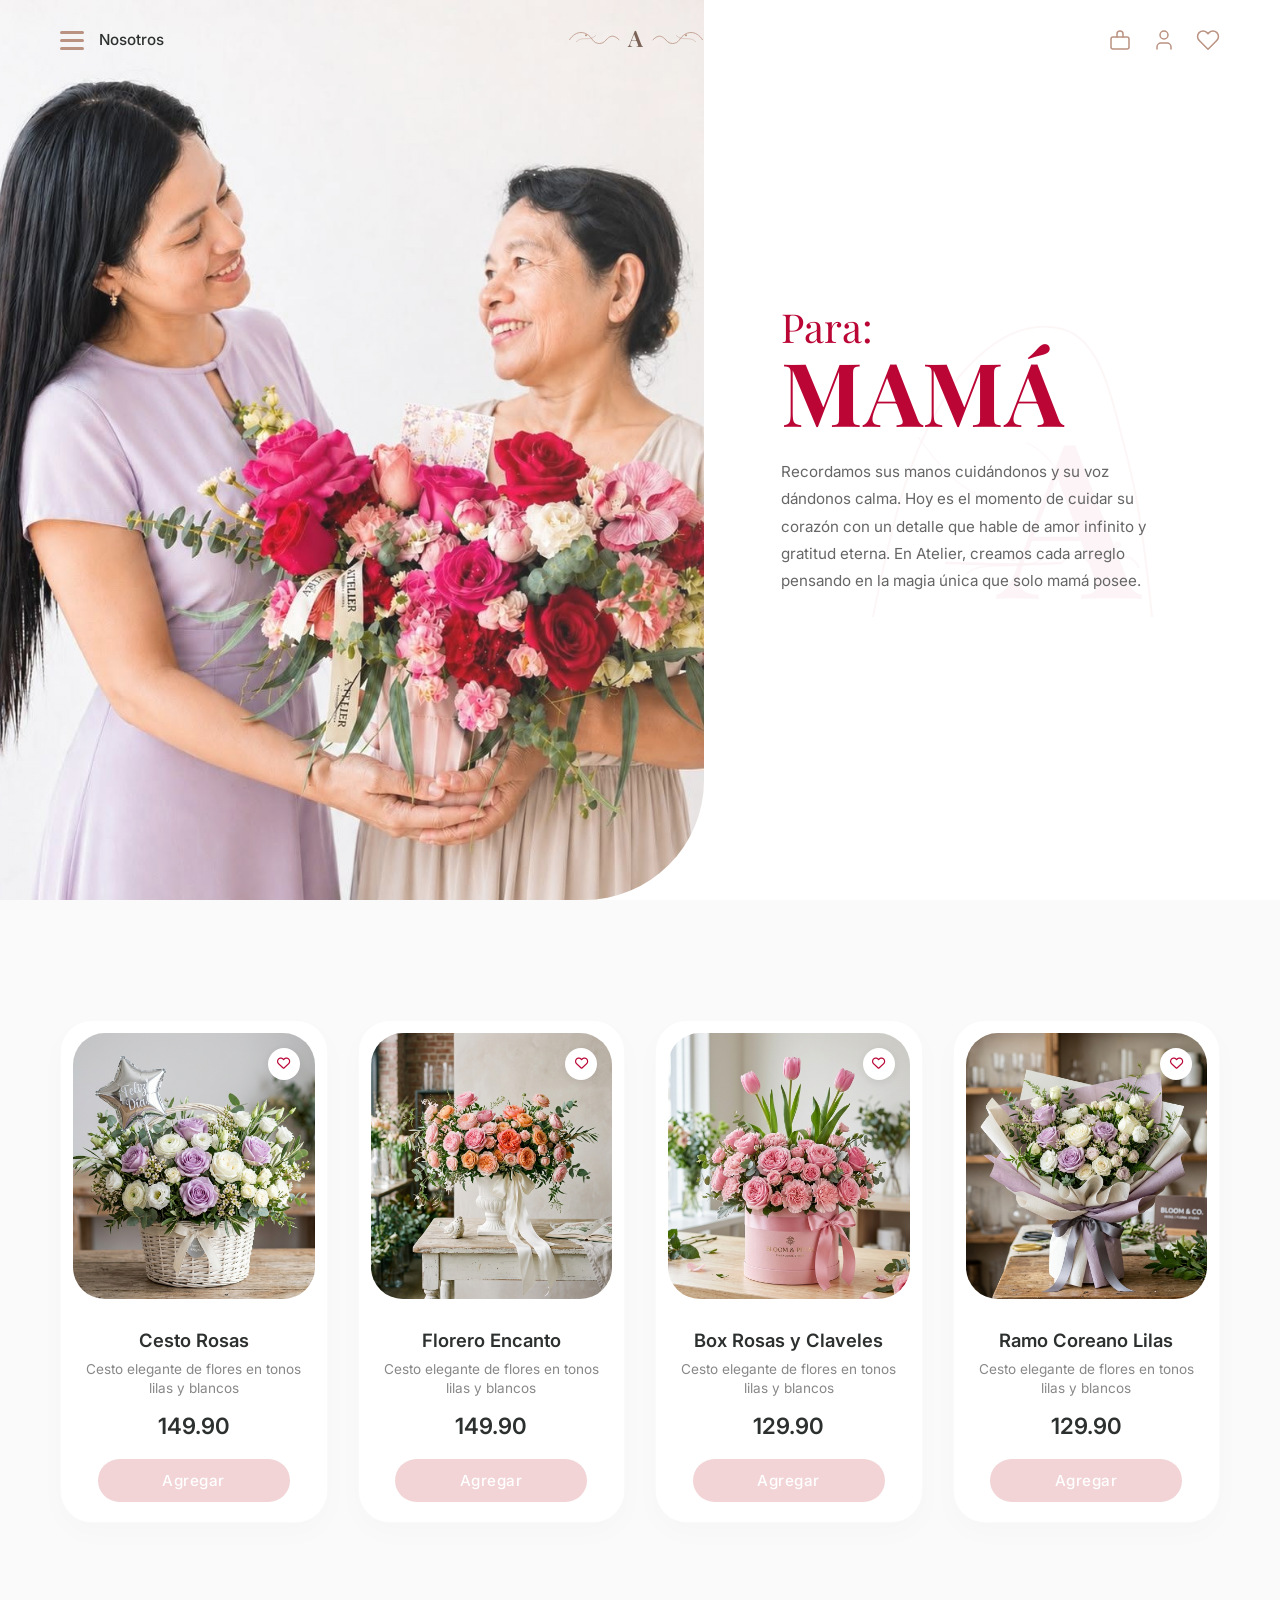
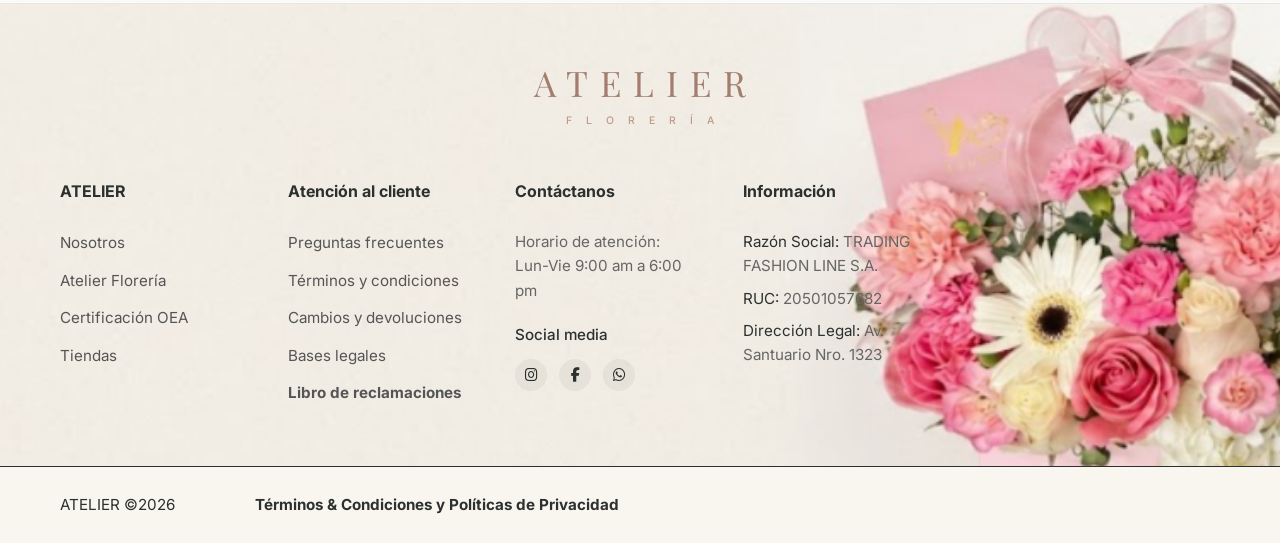
==== pages/dia_de_la_madre.html @ 38757c7b "Cambios : Se agrego boton de favoritos , visualizar productos catalogo" ====
<!DOCTYPE html>
<html lang="es">

<head>
    <meta charset="UTF-8">
    <meta name="viewport" content="width=device-width, initial-scale=1.0">
    <meta name="description"
        content="Atelier - Especial de Flores para el Día de la Madre. Los detalles más hermosos para celebrar a Mamá con amor infinito.">
    <title>Atelier | Día de la Madre</title>
    <!-- Google Fonts: Playfair Display for headings, Inter for body -->
    <link rel="preconnect" href="https://fonts.googleapis.com">
    <link rel="preconnect" href="https://fonts.gstatic.com" crossorigin>
    <link
        href="https://fonts.googleapis.com/css2?family=Inter:wght@300;400;500;600&family=Playfair+Display:ital,wght@0,400;0,600;0,700;1,400&display=swap"
        rel="stylesheet">
    <link rel="stylesheet" href="https://cdnjs.cloudflare.com/ajax/libs/font-awesome/6.5.0/css/all.min.css">
    <!-- Shared and Custom styles -->
    <link rel="stylesheet" href="../CSS/index.css">
    <link rel="stylesheet" href="../CSS/dia_de_la_madre.css">
</head>

<body>

    <!-- Header & Navigation -->
    <header class="navbar" id="navbar">
        <div class="container nav-container">
            <div class="nav-left">
                <div class="hamburger">
                    <span class="bar"></span>
                    <span class="bar"></span>
                    <span class="bar"></span>
                </div>
                <a href="../index.html#nosotros" class="nav-text-link">Nosotros</a>
            </div>

            <div class="nav-center">
                <a href="../index.html" class="logo-brand">
                    <svg viewBox="0 0 240 70" class="brand-logo-svg" style="height: 48px; width: 160px;">
                        <!-- Left flourish ornament -->
                        <path d="M20,35 C30,20 45,20 55,35 C60,42 70,42 75,35 C80,30 85,25 95,35" fill="none"
                            stroke="#BA9281" stroke-width="1.2" />
                        <path d="M30,38 C40,28 50,38 60,28" fill="none" stroke="#BA9281" stroke-width="0.8"
                            opacity="0.7" />
                        <circle cx="45" cy="28" r="1.5" fill="#BA9281" />

                        <!-- Central A -->
                        <text x="120" y="46" font-family="'Playfair Display', serif" font-weight="600" font-size="34"
                            fill="#7A6256" text-anchor="middle">A</text>

                        <!-- Right flourish ornament -->
                        <path d="M145,35 C155,25 160,30 165,35 C170,42 180,42 185,35 C195,20 210,20 220,35" fill="none"
                            stroke="#BA9281" stroke-width="1.2" />
                        <path d="M180,28 C190,38 200,28 210,38" fill="none" stroke="#BA9281" stroke-width="0.8"
                            opacity="0.7" />
                        <circle cx="195" cy="28" r="1.5" fill="#BA9281" />
                    </svg>
                </a>
            </div>

            <div class="nav-right">
                <a href="../index.html#cart" class="nav-icon" id="cart-icon">
                    <svg viewBox="0 0 24 24">
                        <path d="M5 9h14a2 2 0 0 1 2 2v8a2 2 0 0 1-2 2H5a2 2 0 0 1-2-2v-8a2 2 0 0 1 2-2z" />
                        <path d="M9 9V6a3 3 0 0 1 6 0v3" />
                    </svg>
                </a>
                <a href="#" class="nav-icon" id="user-icon">
                    <svg viewBox="0 0 24 24">
                        <circle cx="12" cy="7" r="4" />
                        <path d="M19 21v-2a4 4 0 0 0-4-4H9a4 4 0 0 0-4 4v2" />
                    </svg>
                </a>
                <a href="../index.html#wishlist" class="nav-icon" id="heart-icon">
                    <svg viewBox="0 0 24 24">
                        <path
                            d="M20.84 4.61a5.5 5.5 0 0 0-7.78 0L12 5.67l-1.06-1.06a5.5 5.5 0 0 0-7.78 7.78l1.06 1.06L12 21.23l7.78-7.78 1.06-1.06a5.5 5.5 0 0 0 0-7.78z" />
                    </svg>
                </a>
            </div>

            <!-- Mobile Menu Dropdown -->
            <div class="mobile-menu-dropdown" id="mobileMenuDropdown">
                <div class="mobile-menu-section">
                    <h3>Fechas especiales</h3>
                    <ul>
                        <li><a href="dia_de_la_madre.html">Día de la madre</a></li>
                        <li><a href="dia_del_padre.html">Día del padre</a></li>
                        <li><a href="dia_del_maestro.html">Día del maestro</a></li>
                        <li><a href="#">Día del niño</a></li>
                        <li><a href="#">Ramos de novia</a></li>
                    </ul>
                </div>
                <div class="mobile-menu-section">
                    <h3>Ocasiones</h3>
                    <ul>
                        <li><a href="#">Cumpleaños</a></li>
                        <li><a href="#">Graduaciones</a></li>
                        <li><a href="#">Románticos</a></li>
                        <li><a href="#">Nacimiento</a></li>
                        <li><a href="#">Agradecimiento</a></li>
                        <li><a href="#">Condolencias</a></li>
                    </ul>
                </div>
            </div>
        </div>
    </header>

    <!-- Hero Section Split Layout -->
    <section class="hero-mom animate-fade-up" id="inicio">
        <!-- Left Side: mother and daughter photo -->
        <div class="hero-mom-left">
            <img src="../assets/images/fondo_diaDeLaMadre.jpg" class="hero-mom-img" alt="Madre e hija Atelier Florería">
        </div>

        <!-- Right Side: Text elements with large watermark A background -->
        <div class="hero-mom-right">
            <div class="hero-mom-watermark">
                <svg viewBox="0 0 240 240">
                    <path
                        d="M30,175 C45,100 55,75 75,45 C95,20 115,10 135,15 C155,20 162,50 167,70 C172,90 178,105 185,175"
                        fill="none" stroke="var(--watermark-color)" stroke-width="1.2" opacity="0.65" />
                    <path d="M55,75 C70,95 85,115 115,110 C145,105 130,85 115,78" fill="none"
                        stroke="var(--watermark-color)" stroke-width="0.8" opacity="0.5" />
                    <circle cx="115" cy="110" r="2.5" fill="var(--watermark-color)" opacity="0.6" />

                    <!-- Flourishes -->
                    <path d="M70,145 C85,145 100,147 135,145" fill="none" stroke="var(--watermark-color)"
                        stroke-width="1.5" opacity="0.8" />
                    <path d="M82,151 C92,142 115,151 125,142" fill="none" stroke="var(--watermark-color)"
                        stroke-width="1.0" opacity="0.6" />
                    <circle cx="108" cy="142" r="2" fill="var(--watermark-color)" opacity="0.6" />

                    <!-- Central serif font letter A -->
                    <text x="100" y="165" font-family="'Playfair Display', serif" font-weight="600" font-size="120"
                        fill="var(--watermark-color)" opacity="0.8">A</text>

                    <path d="M135,145 C142,135 145,138 150,145 M155,135 C162,148 172,135 178,148" fill="none"
                        stroke="var(--watermark-color)" stroke-width="1.0" opacity="0.6" />
                    <circle cx="166" cy="135" r="2" fill="var(--watermark-color)" opacity="0.5" />
                </svg>
            </div>

            <div class="hero-mom-content">
                <h2 class="hero-mom-subtitle">Para:</h2>
                <h1 class="hero-mom-title">MAMÁ</h1>
                <p class="hero-mom-desc">
                    Recordamos sus manos cuidándonos y su voz dándonos calma. Hoy es el momento de cuidar su corazón con
                    un detalle que hable de amor infinito y gratitud eterna. En Atelier, creamos cada arreglo pensando
                    en la magia única que solo mamá posee.
                </p>
            </div>
        </div>
    </section>

    <!-- Product Catalog Section -->
    <section class="collection section" id="coleccion">
        <div class="container">
            <!-- Logout Session Confirmation Overlay -->
            <div class="opcion_sesion">
                <p>¿Desea Salir de la Sesión?</p>
                <div class="opc_btn">
                    <button class="opc_ses btn_cerSi">Cancelar</button>
                    <button class="opc_ses btn_cerNo" onclick="window.location.href='../index.html'">Cerrar
                        Sesión</button>
                </div>
            </div>

            <!-- Register Overlay Modal Form -->
            <div class="form-overlay-container">
                <form id="Regis_for" action="../php/registro.php" method="post" class="Inicio">
                    <div class="form-header">
                        <h3>Registrarse</h3>
                        <span class="close-form-btn">&times;</span>
                    </div>
                    <div class="input-group">
                        <label for="name">Nombre</label>
                        <input type="text" id="name" required placeholder="Tu nombre completo" name="nombre">
                    </div>
                    <div class="input-group">
                        <label for="email">Correo Electrónico</label>
                        <input type="email" id="email" required placeholder="ejemplo@email.com" name="correo">
                    </div>
                    <div class="input-group">
                        <label for="telefono">Teléfono</label>
                        <input type="tel" id="telefono" required name="telefono">
                    </div>
                    <div class="input-group">
                        <label for="contra">Contraseña</label>
                        <input type="password" id="contra" required name="contra">
                    </div>
                    <button type="submit" class="btn btn-primary" style="width: 100%;">Registrarse</button>
                    <p>¿Ya tienes cuenta? <a id="regist" href="#">Iniciar Sesión</a></p>
                </form>
            </div>

            <!-- Login Overlay Modal Form -->
            <div class="form-overlay-container">
                <form id="Inicio_for" action="../php/login.php" method="post" class="Inicio-F">
                    <div class="form-header">
                        <h3>Iniciar Sesión</h3>
                        <span class="close-form-btn">&times;</span>
                    </div>
                    <div class="input-group">
                        <label for="login-email">Correo Electrónico</label>
                        <input type="email" id="login-email" required placeholder="ejemplo@email.com" name="correo">
                    </div>
                    <div class="input-group">
                        <label for="login-password">Contraseña</label>
                        <input type="password" id="login-password" required name="contra">
                    </div>
                    <p>¿No tienes cuenta? <a class="btn-inicio" id="regist" href="#">Registrarse</a></p>
                    <button type="submit" class="btn btn-primary" style="width: 100%;">Iniciar Sesión</button>
                </form>
            </div>

            <!-- Grid Layout of Mother's Day Flowers -->
            <div class="grid collection-grid">
                <!-- Product 1 -->
                <div class="product-card fade-in">
                    <div class="product-img-wrapper">
                        <button class="wishlist-btn"><i class="fa-regular fa-heart"></i></button>
                        <img src="../assets/images/cesto_lilas.png" alt="Cesto Rosas" class="product-img">
                        <div class="product-overlay">
                            <span class="ver-detalles-text">Ver detalles</span>
                        </div>
                    </div>
                    <div class="product-info">
                        <h3>Cesto Rosas</h3>
                        <p class="desc">Cesto elegante de flores en tonos lilas y blancos</p>
                        <p class="price">149.90</p>
                        <button class="btnComprar btn btn-agregar">Agregar</button>
                    </div>
                </div>

                <!-- Product 2 -->
                <div class="product-card fade-in delay-1">
                    <div class="product-img-wrapper">
                        <button class="wishlist-btn"><i class="fa-regular fa-heart"></i></button>
                        <img src="../assets/images/florero_encanto.png" alt="Florero Encanto" class="product-img">
                        <div class="product-overlay">
                            <span class="ver-detalles-text">Ver detalles</span>
                        </div>
                    </div>
                    <div class="product-info">
                        <h3>Florero Encanto</h3>
                        <p class="desc">Cesto elegante de flores en tonos lilas y blancos</p>
                        <p class="price">149.90</p>
                        <button class="btnComprar btn btn-agregar">Agregar</button>
                    </div>
                </div>

                <!-- Product 3 -->
                <div class="product-card fade-in delay-2">
                    <div class="product-img-wrapper">
                        <button class="wishlist-btn"><i class="fa-regular fa-heart"></i></button>
                        <img src="../assets/images/box_rosas_claveles.png" alt="Box Rosas y Claveles"
                            class="product-img">
                        <div class="product-overlay">
                            <span class="ver-detalles-text">Ver detalles</span>
                        </div>
                    </div>
                    <div class="product-info">
                        <h3>Box Rosas y Claveles</h3>
                        <p class="desc">Cesto elegante de flores en tonos lilas y blancos</p>
                        <p class="price">129.90</p>
                        <button class="btnComprar btn btn-agregar">Agregar</button>
                    </div>
                </div>

                <!-- Product 4 -->
                <div class="product-card fade-in delay-3">
                    <div class="product-img-wrapper">
                        <button class="wishlist-btn"><i class="fa-regular fa-heart"></i></button>
                        <img src="../assets/images/ramo_coreano_lilas.png" alt="Ramo Coreano Lilas" class="product-img">
                        <div class="product-overlay">
                            <span class="ver-detalles-text">Ver detalles</span>
                        </div>
                    </div>
                    <div class="product-info">
                        <h3>Ramo Coreano Lilas</h3>
                        <p class="desc">Cesto elegante de flores en tonos lilas y blancos</p>
                        <p class="price">129.90</p>
                        <button class="btnComprar btn btn-agregar">Agregar</button>
                    </div>
                </div>
            </div>
        </div>
    </section>

    <!-- Footer section with themed Mother's Day details -->
    <footer class="footer footer-mom">
        <div class="container">
            <!-- Brand Logo centered at top -->
            <div class="footer-brand">
                <div class="footer-logo-brand">
                    <span class="logo-title">ATELIER</span>
                    <span class="logo-subtitle">FLORERÍA</span>
                </div>
            </div>

            <!-- Links grid columns -->
            <div class="footer-grid">
                <!-- Column 1 -->
                <div class="footer-col">
                    <h3>ATELIER</h3>
                    <ul>
                        <li><a href="../index.html#nosotros">Nosotros</a></li>
                        <li><a href="../index.html#inicio">Atelier Florería</a></li>
                        <li><a href="#">Certificación OEA</a></li>
                        <li><a href="#">Tiendas</a></li>
                    </ul>
                </div>

                <!-- Column 2 -->
                <div class="footer-col">
                    <h3>Atención al cliente</h3>
                    <ul>
                        <li><a href="#">Preguntas frecuentes</a></li>
                        <li><a href="#">Términos y condiciones</a></li>
                        <li><a href="#">Cambios y devoluciones</a></li>
                        <li><a href="#">Bases legales</a></li>
                        <li><a href="#" style="font-weight: 700;">Libro de reclamaciones</a></li>
                    </ul>
                </div>

                <!-- Column 3 -->
                <div class="footer-col">
                    <h3>Contáctanos</h3>
                    <p style="color: #666; font-size: 0.95rem; line-height: 1.6; margin-bottom: 20px;">
                        Horario de atención:<br>
                        <span style="color: #666; font-weight: 400;">Lun-Vie 9:00 am a 6:00 pm</span>
                    </p>
                    <p style="font-weight: 500; margin-bottom: 8px; color: #2C302E; font-size: 0.95rem;">Social media
                    </p>
                    <div class="social-links">
                        <a href="#"><i class="fa-brands fa-instagram"></i></a>
                        <a href="#"><i class="fa-brands fa-facebook-f"></i></a>
                        <a href="#"><i class="fa-brands fa-whatsapp"></i></a>
                    </div>
                </div>

                <!-- Column 4 -->
                <div class="footer-col">
                    <h3>Información</h3>
                    <p style="color: #2C302E; font-size: 0.95rem; margin-bottom: 8px; line-height: 1.6;">
                        Razón Social: <span style="color: #666;">TRADING FASHION LINE S.A.</span>
                    </p>
                    <p style="color: #2C302E; font-size: 0.95rem; margin-bottom: 8px; line-height: 1.6;">
                        RUC: <span style="color: #666;">20501057682</span>
                    </p>
                    <p style="color: #2C302E; font-size: 0.95rem; margin-bottom: 8px; line-height: 1.6;">
                        Dirección Legal: <span style="color: #666;">Av. Santuario Nro. 1323</span>
                    </p>
                </div>
            </div>
        </div>

        <!-- Copyright legal bar -->
        <div class="footer-bottom">
            <div class="container footer-bottom-container">
                <span class="footer-copy">ATELIER &copy;2026</span>
                <div class="footer-bottom-links">
                    <a href="#">Términos & Condiciones y Políticas de Privacidad</a>
                </div>
            </div>
        </div>
    </footer>

    <!-- Interactive script bundles -->
    <script src="https://code.jquery.com/jquery-3.7.1.min.js"
        integrity="sha256-/JqT3SQfawRcv/BIHPThkBvs0OEvtFFmqPF/lYI/Cxo=" crossorigin="anonymous"></script>
    <script src="https://cdnjs.cloudflare.com/ajax/libs/jquery-validate/1.19.1/jquery.validate.min.js"></script>
    <script src="../Js/script.js"></script>
    <script type="text/javascript" src="../Js/funciones.js"></script>

</body>

</html>
---- CSS/index.css ----
:root {
    /* Color Palette */
    --primary: #8F9E8B;
    /* Sage Green */
    --primary-dark: #6f7a6b;
    --secondary: #F1E3DF;
    /* Blush Pink */
    --accent: #C99E8B;
    /* Rusty blush */
    --dark: #2C302E;
    /* Charcoal */
    --light: #FAFAFA;
    /* Ivory background */
    --white: #FFFFFF;

    /* Typography */
    --font-heading: 'Playfair Display', serif;
    --font-body: 'Inter', sans-serif;

    /* Spacing & Sizes */
    --nav-height: 80px;
    --border-radius: 8px;
    --transition: all 0.3s ease;
}

/* Base Styles */
* {
    margin: 0;
    padding: 0;
    box-sizing: border-box;
}

html {
    scroll-behavior: smooth;
}

body {
    font-family: var(--font-body);
    background-color: var(--light);
    color: var(--dark);
    line-height: 1.6;
    overflow-x: hidden;
}

h1,
h2,
h3,
h4,
.logo {
    font-family: var(--font-heading);
    font-weight: 600;
}

a {
    text-decoration: none;
    color: inherit;
}

ul {
    list-style: none;
}

img {
    max-width: 100%;
    height: auto;
    display: block;
}

/* Utility Classes */
.container {
    max-width: 1200px;
    margin: 0 auto;
    padding: 0 20px;
}

.section {
    padding: 80px 0;
}

.text-center {
    text-align: center;
}

.grid {
    display: grid;
    gap: 30px;
}

.btn {
    display: inline-block;
    padding: 12px 28px;
    font-size: 0.95rem;
    font-weight: 500;
    letter-spacing: 0.5px;
    border-radius: var(--border-radius);
    cursor: pointer;
    transition: var(--transition);
    border: none;
    text-transform: uppercase;
}

.btn-primary {
    background-color: var(--primary);
    color: var(--white);
}

.btn-primary:hover {
    background-color: var(--primary-dark);
    transform: translateY(-2px);
    box-shadow: 0 4px 12px rgba(143, 158, 139, 0.3);
}

.btn-outline {
    background-color: transparent;
    color: var(--white);
    border: 1px solid var(--white);
}

.btn-outline:hover {
    background-color: var(--white);
    color: var(--dark);
}

.w-100 {
    width: 100%;
}

/* Header & Navigation */
.navbar {
    position: fixed;
    top: 0;
    width: 100%;
    height: var(--nav-height);
    background: rgba(250, 250, 250, 0.85);
    backdrop-filter: blur(10px);
    -webkit-backdrop-filter: blur(10px);
    z-index: 1000;
    border-bottom: 1px solid rgba(44, 48, 46, 0.05);
    transition: var(--transition);
}

.navbar.scrolled {
    box-shadow: 0 4px 20px rgba(0, 0, 0, 0.05);
}

.nav-container {
    display: flex;
    justify-content: space-between;
    align-items: center;
    height: 100%;
    position: relative;
}

.logo {
    font-size: 1.8rem;
    color: var(--dark);
    letter-spacing: -0.5px;
}

.nav-links {
    display: flex;
    gap: 30px;
}

.nav-links li a {
    font-size: 0.95rem;
    font-weight: 500;
    position: relative;
    padding: 5px 0;
}

.nav-links li a::after {
    content: '';
    position: absolute;
    bottom: 0;
    left: 0;
    width: 0;
    height: 2px;
    background-color: var(--primary);
    transition: var(--transition);
}

.nav-links li a:hover::after {
    width: 100%;
}

.hamburger {
    display: flex;
    cursor: pointer;
    flex-direction: column;
    gap: 5px;
    align-items: center;
    justify-content: center;
    height: 24px;
    width: 24px;
    transition: var(--transition);
}

.bar {
    width: 24px;
    height: 3px;
    background-color: #BA9281;
    border-radius: 4px;
    transition: width 0.25s ease, height 0.25s ease, background-color 0.25s ease;
}

/* Active State (Clicked) */
.hamburger.active {
    flex-direction: row;
    gap: 4px;
    width: auto;
}

.hamburger.active .bar {
    width: 3px;
    height: 24px;
}

.hamburger.active + .nav-text-link {
    display: none;
}

.mobile-menu-dropdown {
    position: absolute;
    top: var(--nav-height);
    left: 20px;
    width: 280px;
    background-color: #F2D4D6;
    border-radius: 20px;
    padding: 25px;
    box-shadow: 0 15px 35px rgba(0, 0, 0, 0.08);
    display: none;
    flex-direction: column;
    gap: 25px;
    z-index: 1500;
    transform: translateY(-10px);
    opacity: 0;
    transition: transform 0.3s ease, opacity 0.3s ease;
}

.mobile-menu-dropdown.active {
    display: flex;
    transform: translateY(0);
    opacity: 1;
}

.mobile-menu-section h3 {
    font-family: var(--font-body);
    font-size: 1.15rem;
    font-weight: 600;
    color: #BA0535;
    margin-bottom: 12px;
    border-bottom: 1.5px solid rgba(255, 255, 255, 0.3);
    padding-bottom: 5px;
    text-transform: none;
}

.mobile-menu-section ul {
    display: flex;
    flex-direction: column;
    gap: 10px;
    padding: 0;
    margin: 0;
}

.mobile-menu-section ul li {
    list-style: none;
    margin: 0;
    padding: 0;
}

.mobile-menu-section ul li a {
    font-family: var(--font-body);
    font-size: 0.95rem;
    font-weight: 400;
    color: #FFFFFF;
    transition: var(--transition);
    display: block;
    text-decoration: none;
}

.mobile-menu-section ul li a:hover {
    color: #BA0535;
    padding-left: 5px;
}

/* Hero Section */
.hero {
    height: 100vh;
    min-height: 600px;
    display: flex;
    align-items: center;
    justify-content: center;
    text-align: center;
    position: relative;
    padding-top: var(--nav-height);
}

/* Use generated hero image as pseudo-element background for a gorgeous overlay effect */
.hero::before {
    content: '';
    position: absolute;
    top: 0;
    left: 0;
    width: 100%;
    height: 100%;
    background-image: url('assets/images/hero.png');
    background-size: cover;
    background-position: center;
    background-attachment: fixed;
    z-index: -2;
}

.hero::after {
    content: '';
    position: absolute;
    top: 0;
    left: 0;
    width: 100%;
    height: 100%;
    background: linear-gradient(to bottom, rgba(250, 250, 250, 0.6), rgba(250, 250, 250, 0.9));
    z-index: -1;
}

.hero-content {
    max-width: 800px;
    padding: 0 20px;
}

.hero-title {
    font-size: 4.5rem;
    line-height: 1.1;
    margin-bottom: 20px;
    color: var(--dark);
}

.hero-subtitle {
    font-size: 1.2rem;
    color: var(--dark);
    margin-bottom: 40px;
    font-weight: 300;
}

/* Collection Section */
.section-header {
    margin-bottom: 50px;
}

.section-header h2 {
    font-size: 2.5rem;
    margin-bottom: 10px;
}

.collection-grid {
    grid-template-columns: repeat(auto-fit, minmax(300px, 1fr));
}

.product-card {
    background: var(--white);
    border-radius: var(--border-radius);
    overflow: hidden;
    box-shadow: 0 10px 30px rgba(0, 0, 0, 0.03);
    transition: var(--transition);
    border: 1px solid rgba(0, 0, 0, 0.03);
}

.product-card:hover {
    transform: translateY(-10px);
    box-shadow: 0 20px 40px rgba(0, 0, 0, 0.08);
}

.product-img-wrapper {
    position: relative;
    overflow: hidden;
    aspect-ratio: 4/5;
}

.product-img {
    width: 100%;
    height: 100%;
    object-fit: cover;
    transition: transform 0.7s ease;
}

.product-card:hover .product-img {
    transform: scale(1.05);
}

.product-overlay {
    position: absolute;
    top: 0;
    left: 0;
    width: 100%;
    height: 100%;
    background: rgba(44, 48, 46, 0.4);
    display: flex;
    align-items: center;
    justify-content: center;
    opacity: 0;
    transition: var(--transition);
}

.product-card:hover .product-overlay {
    opacity: 1;
}

.product-info {
    padding: 25px 20px;
    text-align: center;
}

.product-info h3 {
    font-size: 1.2rem;
    margin-bottom: 5px;
}

.price {
    color: var(--accent);
    font-weight: 500;
}

/* About Section */
.about {
    background-color: var(--secondary);
}

.about-grid {
    grid-template-columns: 1fr 1fr;
    align-items: center;
    gap: 60px;
}

.about-text h2 {
    font-size: 2.5rem;
    margin-bottom: 20px;
}

.about-text p {
    margin-bottom: 15px;
    font-size: 1.05rem;
    color: rgba(44, 48, 46, 0.8);
}

.image-frame {
    position: relative;
    padding-bottom: 20px;
    padding-right: 20px;
}

.image-frame::after {
    content: '';
    position: absolute;
    bottom: 0;
    right: 0;
    width: 90%;
    height: 90%;
    border: 2px solid var(--primary);
    z-index: 1;
    border-radius: var(--border-radius);
}

.image-frame img {
    position: relative;
    z-index: 2;
    border-radius: var(--border-radius);
    box-shadow: 0 15px 30px rgba(0, 0, 0, 0.1);
}

/* Contact Section & Form */
.border-top {
    border-top: 1px solid rgba(44, 48, 46, 0.1);
    padding-top: 60px;
}

.contact-form {
    background: var(--white);
    padding: 40px;
    border-radius: var(--border-radius);
    box-shadow: 0 10px 40px rgba(0, 0, 0, 0.03);
    text-align: left;
}

.input-group {
    margin-bottom: 20px;
}

.input-group label {
    display: block;
    margin-bottom: 8px;
    font-size: 0.9rem;
    font-weight: 500;
}

.input-group input,
.input-group textarea {
    width: 100%;
    padding: 12px 15px;
    border: 1px solid rgba(44, 48, 46, 0.2);
    border-radius: var(--border-radius);
    font-family: var(--font-body);
    font-size: 1rem;
    background-color: var(--light);
    transition: var(--transition);
}

.input-group input:focus,
.input-group textarea:focus {
    outline: none;
    border-color: var(--primary);
    background-color: var(--white);
}

/* Footer */
.footer {
    background-color: #F9F6F0;
    background-image: url('../assets/images/footer_bg.png');
    background-size: cover;
    background-position: right bottom;
    background-repeat: no-repeat;
    color: #2C302E;
    padding: 60px 0 0 0;
    position: relative;
    overflow: hidden;
    border-top: 1px solid rgba(44, 48, 46, 0.08);
}

.footer-mom {
    background-image: url('../assets/images/fondo_diaDeLaMadre.jpg');
}

.footer-brand {
    margin-bottom: 50px;
    display: flex;
    justify-content: center;
}

.footer-logo-brand {
    display: flex;
    flex-direction: column;
    align-items: center;
    text-align: center;
}

.footer-logo-brand .logo-title {
    font-family: var(--font-heading);
    font-size: 2.2rem;
    font-weight: 400;
    letter-spacing: 12px;
    color: #A37E6F;
    line-height: 1.1;
    margin-left: 12px;
}

.footer-logo-brand .logo-subtitle {
    font-family: var(--font-body);
    font-size: 0.65rem;
    font-weight: 500;
    letter-spacing: 14px;
    color: #C19A8A;
    margin-top: 10px;
    margin-left: 14px;
    text-transform: uppercase;
}

.footer-grid {
    display: grid;
    grid-template-columns: repeat(4, 1fr);
    gap: 40px;
    padding-bottom: 60px;
    padding-right: 25%;
}

.footer-col h3 {
    font-family: var(--font-body);
    font-size: 1rem;
    font-weight: 700;
    color: #2C302E;
    margin-bottom: 25px;
}

.footer-col ul {
    display: flex;
    flex-direction: column;
    gap: 12px;
}

.footer-col ul li a {
    font-family: var(--font-body);
    font-size: 0.95rem;
    color: #555555;
    transition: var(--transition);
}

.footer-col ul li a:hover {
    color: #A37E6F;
    padding-left: 0; /* remove slide padding from previous styles */
}

.footer-col p {
    font-family: var(--font-body);
    font-size: 0.95rem;
    color: #2C302E;
    line-height: 1.6;
}

.social-links {
    display: flex;
    gap: 12px;
    margin-top: 12px;
}

.social-links a {
    display: inline-flex;
    align-items: center;
    justify-content: center;
    width: 32px;
    height: 32px;
    border-radius: 50%;
    background-color: rgba(44, 48, 46, 0.05);
    color: #2C302E;
    font-size: 0.9rem;
    transition: var(--transition);
}

.social-links a:hover {
    background-color: #A37E6F;
    color: var(--white);
    transform: translateY(-2px);
}


.footer-bottom {
    border-top: 1.5px solid #2C302E;
    padding: 25px 0;
    background-color: #F9F6F0;
    position: relative;
    z-index: 3;
}

.footer-bottom-container {
    display: flex;
    align-items: center;
    justify-content: flex-start;
    gap: 80px;
}

.footer-copy {
    font-family: var(--font-body);
    font-size: 0.95rem;
    font-weight: 400;
    color: #2C302E;
}

.footer-bottom-links a {
    font-family: var(--font-body);
    font-size: 0.95rem;
    font-weight: 700;
    color: #2C302E;
    transition: var(--transition);
}

.footer-bottom-links a:hover {
    color: #A37E6F;
}

@media (max-width: 1200px) {
    .footer-grid {
        padding-right: 0;
    }
}

@media (max-width: 991px) {
    .footer {
        background-size: 200px auto;
        background-position: right bottom;
    }
    .footer-grid {
        grid-template-columns: repeat(2, 1fr);
        gap: 30px;
        padding-bottom: 200px;
    }
    .footer-bottom-container {
        flex-direction: column;
        align-items: center;
        gap: 15px;
        text-align: center;
    }
}

@media (max-width: 576px) {
    .footer {
        background-size: 160px auto;
    }
    .footer-grid {
        grid-template-columns: 1fr;
        gap: 35px;
        padding-bottom: 160px;
    }
}

/* Animations */
.animate-fade-up {
    opacity: 0;
    transform: translateY(30px);
    transition: all 0.8s cubic-bezier(0.16, 1, 0.3, 1);
}

.animate-fade-up.active {
    opacity: 1;
    transform: translateY(0);
}

.fade-in {
    opacity: 0;
    transform: translateY(40px);
    transition: all 0.8s ease-out;
}

.fade-in.appear {
    opacity: 1;
    transform: translateY(0);
}

.delay-1 {
    transition-delay: 0.2s;
}

.delay-2 {
    transition-delay: 0.4s;
}

/* Responsive */
@media (max-width: 768px) {
    .nav-links {
        display: none;
    }

    .hero-title {
        font-size: 3rem;
    }

    .about-grid {
        grid-template-columns: 1fr;
    }

    .flex-footer {
        flex-direction: column;
    }
}

#registrarse {
    display: inline-block;
    padding: 12px 28px;
    font-size: 0.95rem;
    font-weight: 500;
    letter-spacing: 0.5px;
    border-radius: var(--border-radius);
    cursor: pointer;
    transition: var(--transition);
    border: none;
    text-transform: uppercase;
    background-color: rgba(211, 76, 42, 0.856);
    color: var(--white);
}

#registrarse:hover {
    background-color: var(--primary-dark);
    transform: translateY(-2px);
    box-shadow: 0 4px 12px rgba(143, 158, 139, 0.3);
    background-color: rgb(252, 56, 56);
    color: var(--dark);
}

#InicioSesion {
    margin: 20%;
    padding: 5%;
    border: solid;
    border-radius: 4%;
    border-color: #bbb3b3;
}

#regist {
    color: rgb(0, 38, 255);
}

#regist:hover {
    color: #a31f08;
    text-decoration: underline;
}

.Inicio {
    display: none;
    /* Oculta el formulario inicialmente */
    width: 90%;
    max-width: 500px;

    position: fixed;
    /* Permite que el elemento se mantenga fijo en la pantalla */
    top: 50%;
    /* Lo posiciona al 50% desde la parte superior */
    left: 50%;
    /* Lo posiciona al 50% desde la izquierda */
    transform: translate(-50%, -50%);
    /* Ajusta el centrado exacto */

    padding: 30px;
    /* Espacio interno */
    background: white;
    /* Fondo del formulario */
    border-radius: 16px;
    /* Bordes redondeados */
    border: 1px solid rgba(44, 48, 46, 0.1);
    /* Borde del formulario */
    box-shadow: 0 15px 40px rgba(0, 0, 0, 0.15);

    z-index: 2200;
    /* Asegura que esté por encima de otros elementos */
}

/* ANIMACIÓN */
@keyframes bajar {
    from {
        transform: translate(-50%, -120%);
        opacity: 0;
    }

    to {
        transform: translate(-50%, -50%);
        opacity: 1;
    }
}

/* CUANDO SE MUESTRE */
.Inicio.activo {
    animation: bajar 0.5s ease forwards;
}

.Inicio-F {
    display: none;
    /* Oculta el formulario inicialmente */
    width: 90%;
    max-width: 500px;

    position: fixed;
    /* Permite que el elemento se mantenga fijo en la pantalla */
    top: 50%;
    /* Lo posiciona al 50% desde la parte superior */
    left: 50%;
    /* Lo posiciona al 50% desde la izquierda */
    transform: translate(-50%, -50%);
    /* Ajusta el centrado exacto */

    padding: 30px;
    /* Espacio interno */
    background: white;
    /* Fondo del formulario */
    border-radius: 16px;
    /* Bordes redondeados */
    border: 1px solid rgba(44, 48, 46, 0.1);
    /* Borde del formulario */
    box-shadow: 0 15px 40px rgba(0, 0, 0, 0.15);

    z-index: 2200;
    /* Asegura que esté por encima de otros elementos */
}

.Inicio-F.activo {
    animation: bajar 0.5s ease forwards;
}

.cerrar_ses:hover {
    color: red;
}

.cerrar_ses:after {
    content: '';
    position: static;
    bottom: 0;
    left: 0;
    width: 0;
    height: 2px;
    background-color: rgb(252, 0, 0);
    transition: var(--transition);
}

.cerrar_ses a:hover::after {
    width: 100%;
}

.opcion_sesion {
    background-color: #f7f7f7;
    border: solid rgb(136, 134, 134);
    border-radius: 10px;
    border-width: 4px;

    height: auto;
    min-height: 200px;
    width: 90%;
    max-width: 400px;

    position: fixed;

    top: 50%;
    left: 50%;

    transform: translate(-50%, -50%);

    display: none;

    flex-direction: column;

    justify-content: center;
    align-items: center;

    padding: 30px;
    gap: 20px;

    z-index: 2000;
}

.opc_btn {
    display: flex;
    gap: 20px;
    justify-content: center;
    width: 100%;
}

.btn_cerSi {
    background-color: var(--primary);
    color: rgb(255, 255, 255);
    padding: 10px 20px;
    width: auto;
    min-width: 110px;
    border-radius: 5px;
    border-color: rgba(74, 151, 74, 0.568);
    cursor: pointer;
}

.btn_cerNo {
    background-color: rgba(180, 45, 45, 0.856);
    color: rgb(0, 0, 0);
    padding: 10px 20px;
    width: auto;
    min-width: 110px;
    border-radius: 5px;
    border-color: tomato;
    cursor: pointer;
}

.btn_cerSi:hover {
    color: rgb(71, 71, 71);
}

.opcion_sesion.active {
    display: flex;
    animation: bajar 0.4s ease;
}

@keyframes bajar {
    from {
        opacity: 0;
        transform: translate(-50%, -60%);
    }

    to {
        opacity: 1;
        transform: translate(-50%, -50%);
    }
}

/* ==========================================================================
   Nuevos Estilos de Rediseño Premium
   ========================================================================== */

/* Cabecera (Navbar) */
.nav-left {
    display: flex;
    align-items: center;
    gap: 15px;
}

.nav-text-link {
    font-family: var(--font-body);
    font-size: 0.95rem;
    font-weight: 500;
    color: var(--dark);
    text-decoration: none;
    transition: var(--transition);
}

.nav-text-link:hover {
    color: #8f1c34;
}

.logo-brand {
    display: flex;
    align-items: center;
    justify-content: center;
    text-decoration: none;
}

.brand-logo-svg text {
    letter-spacing: 2px;
}

.nav-right {
    display: flex;
    align-items: center;
    gap: 20px;
}

.nav-icon {
    display: inline-flex;
    align-items: center;
    justify-content: center;
    color: #BA9281;
    transition: var(--transition);
    text-decoration: none;
    width: 24px;
    height: 24px;
}

.nav-icon svg {
    width: 24px;
    height: 24px;
    stroke: currentColor;
    fill: none;
    stroke-width: 1.5px;
    stroke-linecap: round;
    stroke-linejoin: round;
    transition: var(--transition);
}

.nav-icon:hover {
    color: #8f1c34;
}

/* Sección Hero */
.hero {
    background-color: var(--light);
    height: auto;
    min-height: auto;
    padding-top: var(--nav-height);
    padding-bottom: 0;
}

.hero-card {
    border-bottom-left-radius: 120px;
    border-bottom-right-radius: 120px;
    display: flex;
    align-items: flex-end;
    /* Align text vertically near bottom */
    justify-content: flex-end;
    /* Align text horizontally to right */
    overflow: hidden;
    padding: 80px 10%;
    position: relative;
    box-shadow: 0 10px 30px rgba(0, 0, 0, 0.02);
    min-height: 580px;
    width: 100%;
}

.hero-bg-img {
    position: absolute;
    top: 0;
    left: 0;
    width: 100%;
    height: 100%;
    object-fit: cover;
    object-position: center;
    z-index: 1;
}

.hero-text-side {
    width: 55%;
    text-align: right;
    z-index: 2;
    margin-bottom: 20px;
    /* Space from bottom edge */
}

.hero-title {
    font-family: var(--font-heading);
    font-size: 4.8rem;
    font-weight: 400;
    line-height: 0.95;
    margin: 0;
    color: #FFFFFF;
    text-shadow: 0 1px 4px rgba(0, 0, 0, 0.03);
    -webkit-font-smoothing: antialiased;
    -moz-osx-font-smoothing: grayscale;
    text-rendering: optimizeLegibility;
}

.hero-title .light-text {
    color: #ffffff;
    /* Clean sand-gold matching the mockup */
}

.hero-title .white-text {
    color: #FFFFFF;
    /* Pure crisp white for "DETALLES" */
}

.hero-title .para-text {
    color: #FFFFFF;
    font-style: italic;
    font-family: var(--font-heading);
    font-size: 4.2rem;
    font-weight: 400;
    margin-left: 5px;
}

.hero-title .highlight-text {
    color: #C94B68;
    /* Perfect rich burgundy red */
    font-weight: 600;
}

.hero-title .mama-text {
    font-size: 6.2rem;
    /* Sized up matching the mockup */
    letter-spacing: 1px;
}

@media (max-width: 991px) {
    .hero-card {
        padding: 60px 20px;
        border-bottom-left-radius: 40px;
        border-bottom-right-radius: 40px;
        text-align: center;
        justify-content: center;
        min-height: 400px;
    }

    .hero-bg-img {
        object-position: 25% center;
    }

    .hero-text-side {
        width: 100%;
        text-align: center;
        background: rgba(244, 239, 235, 0.8);
        backdrop-filter: blur(4px);
        -webkit-backdrop-filter: blur(4px);
        padding: 20px;
        border-radius: 20px;
        box-shadow: 0 4px 20px rgba(0, 0, 0, 0.05);
    }

    .hero-title {
        font-size: 2.5rem;
    }

    .hero-title .para-text {
        font-size: 2.2rem;
    }
}

/* Sección Promocional "Para: MAMÁ" */
.promo-section {
    background-color: var(--white);
    padding: 80px 0;
}

.promo-grid {
    display: grid;
    grid-template-columns: 1fr 1.8fr;
    gap: 60px;
    align-items: center;
}

.promo-info {
    max-width: 400px;
}

.promo-title {
    font-family: var(--font-heading);
    font-size: 3.5rem;
    color: #BA0535;
    margin-bottom: 10px;
    line-height: 1.1;
}

.promo-highlight {
    font-weight: 700;
}

.promo-price {
    font-family: var(--font-body);
    font-size: 2.2rem;
    font-weight: 600;
    color: var(--dark);
    margin-bottom: 25px;
}

.promo-description {
    font-size: 1rem;
    color: #666;
    margin-bottom: 35px;
    line-height: 1.6;
}

.btn-capsule {
    display: inline-block;
    padding: 12px 35px;
    border-radius: 50px;
    font-family: var(--font-body);
    font-size: 0.95rem;
    font-weight: 500;
    text-align: center;
    text-decoration: none;
    transition: var(--transition);
    border: none;
    cursor: pointer;
}

.btn-pink {
    background-color: #F2D4D6;
    color: #ffffff;
}

.btn-pink:hover {
    background-color: #BA0535;
    transform: translateY(-2px);
}

/* Carrusel de Promociones */
.promo-slider-container {
    position: relative;
    display: flex;
    align-items: center;
    width: 100%;
}

.promo-slider {
    display: grid;
    grid-template-columns: 1fr 1fr;
    gap: 24px;
    width: 100%;
}

.slider-card {
    position: relative;
    border-radius: 30px;
    overflow: hidden;
    box-shadow: 0 10px 30px rgba(0, 0, 0, 0.03);
    background: var(--white);
    transition: var(--transition);
}

.slider-card-img-wrapper {
    position: relative;
    aspect-ratio: 1/1.1;
    overflow: hidden;
    border-radius: 30px;
}

.slider-img {
    width: 100%;
    height: 100%;
    object-fit: cover;
    transition: transform 0.6s ease, filter 0.6s ease;
}

.slider-card-overlay {
    position: absolute;
    top: 0;
    left: 0;
    width: 100%;
    height: 100%;
    background-color: rgba(255, 255, 255, 0.15);
    display: flex;
    align-items: center;
    justify-content: center;
    opacity: 0;
    transition: var(--transition);
    backdrop-filter: blur(0px);
    pointer-events: none;
}

/* Efecto Hover Blur */
.slider-card:hover .slider-img {
    transform: scale(1.03);
    filter: blur(8px);
}

.slider-card:hover .slider-card-overlay {
    opacity: 1;
    pointer-events: auto;
    backdrop-filter: blur(4px);
}

.ver-detalles-text {
    color: var(--white);
    font-family: var(--font-body);
    font-size: 1.1rem;
    font-weight: 500;
    background-color: rgba(0, 0, 0, 0.25);
    padding: 8px 22px;
    border-radius: 30px;
    border: 1px solid rgba(255, 255, 255, 0.3);
    text-shadow: 0 2px 4px rgba(0, 0, 0, 0.1);
}

/* Flechas de Navegación */
.slider-arrow {
    position: absolute;
    top: 50%;
    transform: translateY(-50%);
    background-color: #D9999D;
    border: none;
    color: #BA0535;
    width: 44px;
    height: 44px;
    border-radius: 50%;
    display: flex;
    align-items: center;
    justify-content: center;
    cursor: pointer;
    z-index: 10;
    transition: var(--transition);
    box-shadow: 0 4px 10px rgba(0, 0, 0, 0.06);
}

.slider-arrow:hover {
    background-color: #8f1c34;
    color: var(--white);
}

.arrow-left {
    left: -22px;
}

.arrow-right {
    right: -22px;
}

@media (max-width: 991px) {
    .promo-grid {
        grid-template-columns: 1fr;
        gap: 40px;
        text-align: center;
    }

    .promo-info {
        max-width: 100%;
        margin: 0 auto;
    }

    .promo-slider {
        grid-template-columns: 1fr;
    }

    .arrow-left {
        left: 10px;
    }

    .arrow-right {
        right: 10px;
    }
}

/* Sección de Catálogo Rediseñada */
.collection {
    background-color: var(--light);
    padding: 80px 0;
}

.collection-grid {
    display: grid;
    grid-template-columns: repeat(4, 1fr);
    gap: 30px;
    margin-top: 40px;
}

.product-card {
    background: var(--white);
    border-radius: 32px;
    overflow: hidden;
    box-shadow: 0 10px 30px rgba(0, 0, 0, 0.02);
    transition: var(--transition);
    border: 1px solid rgba(0, 0, 0, 0.02);
    display: flex;
    flex-direction: column;
    padding-bottom: 20px;
    position: relative;
}

.product-card:hover {
    transform: translateY(-8px);
    box-shadow: 0 20px 40px rgba(0, 0, 0, 0.06);
}

.product-img-wrapper {
    position: relative;
    aspect-ratio: 1/1.1;
    overflow: hidden;
    border-top-left-radius: 32px;
    border-top-right-radius: 32px;
    border-bottom-left-radius: 32px;
    border-bottom-right-radius: 32px;
    margin: 12px;
}

.product-img {
    width: 100%;
    height: 100%;
    object-fit: cover;
    transition: transform 0.6s ease, filter 0.6s ease;
}

/* Botón Favorito */
.wishlist-btn {
    position: absolute;
    top: 15px;
    right: 15px;
    background: white;
    border: none;
    color: #d12e47;
    width: 32px;
    height: 32px;
    border-radius: 50%;
    display: flex;
    align-items: center;
    justify-content: center;
    cursor: pointer;
    z-index: 10;
    transition: var(--transition);
    box-shadow: 0 2px 8px rgba(0, 0, 0, 0.08);
}

.wishlist-btn:hover {
    transform: scale(1.1);
    background-color: #d12e47;
    color: white;
}

/* Efecto Hover Blur del Catálogo */
.product-card:hover .product-img {
    filter: blur(8px);
}

.product-card:hover .product-overlay {
    opacity: 1;
    pointer-events: auto;
    backdrop-filter: blur(4px);
}

/* Información del Producto */
.product-info {
    padding: 15px 20px 0 20px;
    text-align: center;
    display: flex;
    flex-direction: column;
    align-items: center;
    flex-grow: 1;
}

.product-info h3 {
    font-family: var(--font-body);
    font-size: 1.15rem;
    font-weight: 600;
    color: var(--dark);
    margin-bottom: 5px;
}

.product-info .desc {
    font-size: 0.85rem;
    color: #888;
    margin-bottom: 10px;
    line-height: 1.4;
}

.product-info .price {
    font-size: 1.1rem;
    font-weight: 600;
    color: var(--dark);
    margin-bottom: 15px;
}

/* Botón Agregar Cápsula */
.btn-agregar {
    background-color: #BACCD6;
    color: var(--white);
    border: none;
    padding: 10px 0;
    width: 85%;
    border-radius: 30px;
    font-family: var(--font-body);
    font-size: 0.9rem;
    font-weight: 500;
    cursor: pointer;
    transition: var(--transition);
    margin-top: auto;
}

.btn-agregar:hover {
    background-color: #A5BCC9;
    transform: translateY(-2px);
}

/* Contenedor Modal de Formularios */
.form-overlay-container {
    position: fixed;
    top: 0;
    left: 0;
    width: 100vw;
    height: 100vh;
    background: rgba(0, 0, 0, 0.4);
    backdrop-filter: blur(5px);
    display: none;
    z-index: 2100;
    align-items: center;
    justify-content: center;
}

.form-overlay-container.active {
    display: flex;
}

.form-header {
    display: flex;
    justify-content: space-between;
    align-items: center;
    margin-bottom: 20px;
    border-bottom: 1px solid #eee;
    padding-bottom: 10px;
}

.form-header h3 {
    font-family: var(--font-heading);
    font-size: 1.5rem;
    margin: 0;
    color: var(--dark);
}

.close-form-btn {
    font-size: 1.8rem;
    cursor: pointer;
    color: #999;
    transition: var(--transition);
}

.close-form-btn:hover {
    color: var(--dark);
}

@media (max-width: 1199px) {
    .collection-grid {
        grid-template-columns: repeat(2, 1fr);
        gap: 24px;
    }
}

@media (max-width: 650px) {
    .collection-grid {
        grid-template-columns: repeat(2, 1fr);
        gap: 15px;
    }
    .product-card {
        border-radius: 20px;
        padding-bottom: 15px;
    }
    .product-img-wrapper {
        border-radius: 20px;
        margin: 8px;
    }
    .product-info {
        padding: 12px 10px 0 10px;
    }
    .product-info h3 {
        font-size: 1rem;
    }
    .product-info .desc {
        font-size: 0.75rem;
        margin-bottom: 8px;
        display: -webkit-box;
        -webkit-line-clamp: 2;
        line-clamp: 2;
        -webkit-box-orient: vertical;
        overflow: hidden;
    }
    .product-info .price {
        font-size: 0.95rem;
        margin-bottom: 12px;
    }
    .btn-agregar {
        padding: 8px 0;
        font-size: 0.8rem;
        width: 90%;
    }
}

@media (max-width: 480px) {
    .collection-grid {
        gap: 10px;
    }
}

/* Sección "¿Por qué elegirnos?" como Banner Rounded con Imagen Difuminada */
.about-why-us {
    background-color: var(--light);
    padding: 80px 0;
}

.why-us-wrapper {
    max-width: 1200px;
    margin: 0 auto;
    padding: 0 20px;
}

.why-us-card {
    position: relative;
    border-radius: 50px;
    overflow: hidden;
    min-height: 440px;
    display: flex;
    align-items: center;
    justify-content: center;
    box-shadow: 0 15px 40px rgba(0, 0, 0, 0.03);
    width: 100%;
}

.why-us-bg-img {
    position: absolute;
    top: 0;
    left: 0;
    width: 100%;
    height: 100%;
    object-fit: cover;
    object-position: bottom center;
    /* Keep the baked-in logo at the bottom visible */
    z-index: 1;
    filter: brightness(0.85);
    /* Un toque de contraste para el texto blanco */
}

.why-us-content {
    position: relative;
    z-index: 2;
    text-align: center;
    color: #FFFFFF;
    padding: 40px 10%;
    max-width: 850px;
    display: flex;
    flex-direction: column;
    align-items: center;
}

.why-us-title {
    font-family: var(--font-heading);
    font-size: 3.2rem;
    font-weight: 400;
    color: #FFFFFF;
    margin-bottom: 20px;
    text-shadow: 0 2px 8px rgba(0, 0, 0, 0.15);
}

.why-us-title em {
    font-style: italic;
    font-weight: 400;
}

.why-us-title .highlight {
    font-weight: 700;
    font-style: normal;
}

.why-us-description {
    font-family: var(--font-body);
    font-size: 1.15rem;
    font-weight: 300;
    line-height: 1.8;
    color: rgba(255, 255, 255, 0.95);
    margin-bottom: 30px;
    text-shadow: 0 1px 4px rgba(0, 0, 0, 0.08);
    max-width: 720px;
}

.why-us-logo {
    height: 50px;
    width: 100%;
}

@media (max-width: 768px) {
    .why-us-card {
        border-radius: 30px;
        min-height: auto;
        padding: 50px 20px;
    }

    .why-us-content {
        padding: 20px 5%;
    }

    .why-us-title {
        font-size: 2.2rem;
    }

    .why-us-description {
        font-size: 1rem;
        line-height: 1.6;
    }
}

/* ==========================================================================
   Funcionalidad Premium: Modal Detalles de Producto & Wishlist "Me Encanta"
   ========================================================================== */

/* Botón "Me Encanta" (Wishlist) Activo */
.wishlist-btn {
    transition: all 0.3s cubic-bezier(0.34, 1.56, 0.64, 1) !important;
}

.wishlist-btn.active {
    background: linear-gradient(135deg, #ff4d6d 0%, #c9184a 100%) !important;
    color: #ffffff !important;
    transform: scale(1.15);
    box-shadow: 0 8px 20px rgba(201, 24, 74, 0.45) !important;
    animation: heartBounce 0.45s cubic-bezier(0.175, 0.885, 0.32, 1.275);
}

.wishlist-btn.active i {
    color: #ffffff !important;
}

@keyframes heartBounce {
    0% { transform: scale(1); }
    50% { transform: scale(1.45) rotate(12deg); }
    100% { transform: scale(1.15); }
}

/* Badges en Navbar */
.nav-badge {
    position: absolute;
    top: -6px;
    right: -8px;
    background: linear-gradient(135deg, #ff4d6d 0%, #c9184a 100%);
    color: #ffffff;
    font-size: 0.68rem;
    font-weight: 700;
    font-family: var(--font-body, sans-serif);
    min-width: 18px;
    height: 18px;
    border-radius: 50%;
    display: none; /* Se activa a flex con JS cuando es > 0 */
    align-items: center;
    justify-content: center;
    padding: 0 4px;
    border: 2px solid #ffffff;
    box-shadow: 0 3px 8px rgba(201, 24, 74, 0.3);
    z-index: 20;
    transition: transform 0.2s cubic-bezier(0.34, 1.56, 0.64, 1);
}

.nav-badge.pulse {
    transform: scale(1.35);
}

/* Overlay Glassmorphism del Modal de Producto */
.product-modal-overlay {
    position: fixed;
    top: 0;
    left: 0;
    width: 100vw;
    height: 100vh;
    background-color: rgba(15, 23, 42, 0.55);
    backdrop-filter: blur(14px);
    -webkit-backdrop-filter: blur(14px);
    display: flex;
    justify-content: center;
    align-items: center;
    opacity: 0;
    pointer-events: none;
    transition: opacity 0.35s cubic-bezier(0.4, 0, 0.2, 1);
    z-index: 3000;
    padding: 20px;
}

.product-modal-overlay.active {
    opacity: 1;
    pointer-events: auto;
}

/* Caja Principal del Modal */
.product-modal-card {
    background-color: #ffffff;
    width: 100%;
    max-width: 860px;
    border-radius: 32px;
    box-shadow: 0 30px 60px -15px rgba(0, 0, 0, 0.3), 0 0 0 1px rgba(255, 255, 255, 0.9) inset;
    overflow: hidden;
    position: relative;
    transform: scale(0.88) translateY(30px);
    transition: transform 0.4s cubic-bezier(0.34, 1.56, 0.64, 1);
    max-height: 90vh;
    display: flex;
    flex-direction: column;
}

.product-modal-overlay.active .product-modal-card {
    transform: scale(1) translateY(0);
}

.product-modal-close {
    position: absolute;
    top: 20px;
    right: 20px;
    width: 40px;
    height: 40px;
    border-radius: 50%;
    background-color: #f1f5f9;
    border: none;
    cursor: pointer;
    display: flex;
    justify-content: center;
    align-items: center;
    font-size: 1.4rem;
    color: #334155;
    transition: all 0.25s ease;
    z-index: 10;
}

.product-modal-close:hover {
    background-color: #C94B68;
    color: #ffffff;
    transform: rotate(90deg) scale(1.05);
}

.product-modal-body {
    display: grid;
    grid-template-columns: 1.15fr 1fr;
    gap: 36px;
    padding: 36px;
    overflow-y: auto;
}

/* Galería Izquierda */
.product-modal-gallery {
    display: flex;
    flex-direction: column;
    gap: 16px;
}

.product-modal-main-img-box {
    width: 100%;
    aspect-ratio: 1/1;
    border-radius: 24px;
    overflow: hidden;
    background-color: #f8fafc;
    border: 1px solid #f1f5f9;
    position: relative;
    box-shadow: 0 10px 25px rgba(0, 0, 0, 0.05);
}

.product-modal-main-img {
    width: 100%;
    height: 100%;
    object-fit: cover;
    transition: transform 0.5s ease;
}

.product-modal-main-img-box:hover .product-modal-main-img {
    transform: scale(1.06);
}

.product-modal-thumbs {
    display: grid;
    grid-template-columns: repeat(4, 1fr);
    gap: 12px;
}

.product-modal-thumb {
    aspect-ratio: 1/1;
    border-radius: 12px;
    overflow: hidden;
    cursor: pointer;
    border: 2.5px solid transparent;
    background: #f8fafc;
    padding: 0;
    transition: all 0.2s ease;
}

.product-modal-thumb img {
    width: 100%;
    height: 100%;
    object-fit: cover;
}

.product-modal-thumb:hover {
    transform: translateY(-3px);
}

.product-modal-thumb.active {
    border-color: #C94B68;
    box-shadow: 0 4px 12px rgba(201, 75, 104, 0.25);
}

/* Info Derecha */
.product-modal-info {
    display: flex;
    flex-direction: column;
    justify-content: center;
}

.product-modal-badge {
    display: inline-flex;
    align-items: center;
    gap: 6px;
    background: #fdf2f4;
    color: #C94B68;
    font-size: 0.78rem;
    font-weight: 700;
    text-transform: uppercase;
    letter-spacing: 1px;
    padding: 6px 14px;
    border-radius: 50px;
    width: fit-content;
    margin-bottom: 14px;
}

.product-modal-title {
    font-family: var(--font-heading, 'Playfair Display', serif);
    font-size: 2.3rem;
    font-weight: 700;
    color: #0f172a;
    margin: 0 0 12px 0;
    line-height: 1.15;
}

.product-modal-price {
    font-family: var(--font-body, sans-serif);
    font-size: 1.85rem;
    font-weight: 700;
    color: #C94B68;
    margin-bottom: 20px;
}

.product-modal-desc-label {
    font-size: 0.82rem;
    font-weight: 700;
    text-transform: uppercase;
    letter-spacing: 1px;
    color: #94a3b8;
    margin: 0 0 8px 0;
}

.product-modal-desc {
    font-size: 0.98rem;
    line-height: 1.7;
    color: #475569;
    margin: 0 0 28px 0;
}

.product-modal-features {
    display: flex;
    flex-wrap: wrap;
    gap: 10px;
    margin-bottom: 30px;
}

.product-modal-feature-pill {
    background: #f1f5f9;
    color: #334155;
    font-size: 0.8rem;
    font-weight: 500;
    padding: 6px 12px;
    border-radius: 8px;
    display: inline-flex;
    align-items: center;
    gap: 6px;
}

/* Selector de Cantidad & Botón Comprar */
.product-modal-actions {
    display: flex;
    gap: 16px;
    align-items: center;
    margin-top: auto;
}

.pm-qty-selector {
    display: flex;
    align-items: center;
    background: #f8fafc;
    border: 1.5px solid #cbd5e1;
    border-radius: 50px;
    height: 52px;
    padding: 0 6px;
}

.pm-qty-btn {
    border: none;
    background: none;
    width: 36px;
    height: 36px;
    border-radius: 50%;
    font-size: 1.2rem;
    font-weight: 600;
    color: #1e293b;
    cursor: pointer;
    display: flex;
    align-items: center;
    justify-content: center;
    transition: background 0.2s;
}

.pm-qty-btn:hover {
    background: #e2e8f0;
}

.pm-qty-input {
    width: 42px;
    border: none;
    background: none;
    text-align: center;
    font-size: 1.05rem;
    font-weight: 700;
    color: #0f172a;
    -moz-appearance: textfield;
}

.pm-qty-input::-webkit-outer-spin-button,
.pm-qty-input::-webkit-inner-spin-button {
    -webkit-appearance: none;
    margin: 0;
}

.pm-add-btn {
    flex-grow: 1;
    height: 52px;
    background: linear-gradient(135deg, #C94B68 0%, #a8324d 100%);
    color: #ffffff;
    border: none;
    border-radius: 50px;
    font-family: var(--font-body, sans-serif);
    font-size: 1rem;
    font-weight: 600;
    cursor: pointer;
    box-shadow: 0 10px 25px rgba(201, 75, 104, 0.35);
    transition: all 0.25s ease;
    display: flex;
    align-items: center;
    justify-content: center;
    gap: 10px;
}

.pm-add-btn:hover {
    background: linear-gradient(135deg, #df5474 0%, #BA0535 100%);
    box-shadow: 0 14px 30px rgba(201, 75, 104, 0.5);
    transform: translateY(-2px);
}

.pm-add-btn:active {
    transform: scale(0.98);
}

/* Toast Notification Floating Premium */
.atelier-toast {
    position: fixed;
    bottom: 30px;
    left: 50%;
    transform: translateX(-50%) translateY(100px);
    background: rgba(15, 23, 42, 0.92);
    backdrop-filter: blur(12px);
    -webkit-backdrop-filter: blur(12px);
    color: #ffffff;
    padding: 14px 28px;
    border-radius: 50px;
    box-shadow: 0 20px 40px rgba(0, 0, 0, 0.3), 0 0 0 1px rgba(255, 255, 255, 0.1) inset;
    font-family: var(--font-body, sans-serif);
    font-size: 0.95rem;
    font-weight: 500;
    display: flex;
    align-items: center;
    gap: 12px;
    z-index: 4000;
    opacity: 0;
    transition: all 0.4s cubic-bezier(0.34, 1.56, 0.64, 1);
}

.atelier-toast.show {
    transform: translateX(-50%) translateY(0);
    opacity: 1;
}

@media (max-width: 768px) {
    .product-modal-card {
        max-width: 92vw;
        border-radius: 24px;
    }
    
    .product-modal-body {
        grid-template-columns: 1fr;
        gap: 24px;
        padding: 24px;
    }

    .product-modal-title {
        font-size: 1.8rem;
    }

    .product-modal-price {
        font-size: 1.5rem;
        margin-bottom: 14px;
    }
}
---- CSS/dia_de_la_madre.css ----
/* ==========================================================================
   Estilos específicos de la Página del Día de la Madre - Atelier Florería
   ========================================================================== */

:root {
    --accent-mom: #BA0535;
    /* Burgundy/Crimson principal para Mamá */
    --btn-pink: #F2D4D6;
    /* Rosa suave para los botones "Agregar" */
    --btn-pink-hover: #BA0535;
    /* Hover del botón */
    --watermark-color: #BA0535;
    /* Color del watermark */
}

/* Cabecera (Navbar) Transparente en el inicio */
.navbar {
    background: transparent;
    border-bottom: none;
    backdrop-filter: none;
    -webkit-backdrop-filter: none;
    transition: background 0.3s ease, border-bottom 0.3s ease, backdrop-filter 0.3s ease;
}

.navbar.scrolled {
    background: rgba(255, 255, 255, 0.95);
    backdrop-filter: blur(10px);
    -webkit-backdrop-filter: blur(10px);
    border-bottom: 1px solid rgba(44, 48, 46, 0.05);
    box-shadow: 0 4px 20px rgba(0, 0, 0, 0.05);
}

/* Hero Section Split Layout (Image Left / Text Right) */
.hero-mom {
    display: flex;
    min-height: 100vh;
    width: 100%;
    background-color: #FFFFFF;
    padding: 0;
    margin: 0;
    position: relative;
    overflow: hidden;
}

/* Left Image Container with Curved Bottom-Right Corner */
.hero-mom-left {
    width: 55%;
    height: 100vh;
    min-height: 650px;
    position: relative;
    border-bottom-right-radius: 120px;
    overflow: hidden;
}

.hero-mom-left::after {
    content: '';
    position: absolute;
    top: 0;
    left: 0;
    width: 100%;
    height: 100%;
    background: linear-gradient(to right, rgba(255, 255, 255, 0.05), rgba(255, 255, 255, 0.15));
    pointer-events: none;
}

.hero-mom-img {
    width: 100%;
    height: 100%;
    object-fit: cover;
    object-position: center;
}

/* Right Content Area with Soft Watermark Background */
.hero-mom-right {
    width: 45%;
    height: 100vh;
    min-height: 650px;
    display: flex;
    align-items: center;
    justify-content: flex-start;
    padding: 0 8% 0 6%;
    position: relative;
    background-color: #FFFFFF;
}

.hero-mom-content {
    position: relative;
    z-index: 5;
    max-width: 480px;
    text-align: left;
}

/* Typography styles matching image exactly */
.hero-mom-subtitle {
    font-family: var(--font-heading);
    font-size: 2.5rem;
    color: var(--accent-mom);
    font-weight: 400;
    line-height: 1.1;
    margin: 0;
}

.hero-mom-title {
    font-family: var(--font-heading);
    font-size: 5.5rem;
    font-weight: 700;
    color: var(--accent-mom);
    line-height: 0.95;
    margin: 0 0 25px 0;
    letter-spacing: 1px;
}

.hero-mom-desc {
    font-family: var(--font-body);
    font-size: 0.95rem;
    color: #666666;
    line-height: 1.8;
    margin-top: 15px;
}

/* Watermark A element inside hero */
.hero-mom-watermark {
    position: absolute;
    bottom: 5%;
    right: 5%;
    width: 75%;
    height: 75%;
    opacity: 0.05;
    z-index: 1;
    pointer-events: none;
    display: flex;
    align-items: center;
    justify-content: center;
}

.hero-mom-watermark svg {
    width: 100%;
    height: 100%;
    max-width: 450px;
    max-height: 450px;
}

/* Product Cards adjustments */
.collection-grid .product-card {
    background: var(--white);
    border-radius: 32px;
    overflow: hidden;
    box-shadow: 0 10px 30px rgba(0, 0, 0, 0.02);
    border: 1px solid rgba(0, 0, 0, 0.02);
    transition: var(--transition);
}

.collection-grid .product-card:hover {
    transform: translateY(-8px);
    box-shadow: 0 20px 40px rgba(0, 0, 0, 0.06);
}

/* Favorito/Wishlist button style */
.collection-grid .product-card .wishlist-btn {
    color: var(--accent-mom);
}

.collection-grid .product-card .wishlist-btn:hover {
    background-color: var(--accent-mom);
    color: white;
}

/* Price typography matching screenshot */
.collection-grid .product-card .product-info .price {
    font-size: 1.4rem;
    font-weight: 600;
    color: var(--dark);
    margin-bottom: 15px;
    font-family: var(--font-body);
}

/* Pink Capsule Button */
.collection-grid .product-card .btn-agregar {
    background-color: var(--btn-pink);
    color: var(--white);
    border-radius: 30px;
    font-size: 0.95rem;
    font-weight: 500;
    width: 85%;
    padding: 12px 0;
    transition: var(--transition);
    border: none;
    text-transform: none;
    margin-top: auto;
}

.collection-grid .product-card .btn-agregar:hover {
    background-color: var(--btn-pink-hover);
    color: var(--white);
    transform: translateY(-2px);
}

/* Custom Footer adjustment for Mother's Day page */
.footer-mom {
    background-image: url('../assets/images/footer_bg.png');
    background-size: cover;
    background-position: right bottom;
    background-repeat: no-repeat;
}

/* Responsive Media Queries */
@media (max-width: 991px) {
    .navbar {
        background: rgba(255, 255, 255, 0.95);
        backdrop-filter: blur(10px);
        -webkit-backdrop-filter: blur(10px);
        border-bottom: 1px solid rgba(44, 48, 46, 0.05);
    }

    .hero-mom {
        flex-direction: column;
        height: auto;
        min-height: auto;
    }

    .hero-mom-left {
        width: 100%;
        height: 60vh;
        min-height: 400px;
        border-bottom-right-radius: 60px;
    }

    .hero-mom-right {
        width: 100%;
        height: auto;
        min-height: auto;
        padding: 60px 20px 80px 20px;
        align-items: center;
        justify-content: center;
        text-align: center;
    }

    .hero-mom-content {
        max-width: 600px;
        margin: 0 auto;
        text-align: center;
        display: flex;
        flex-direction: column;
        align-items: center;
    }

    .hero-mom-subtitle {
        font-size: 2rem;
    }

    .hero-mom-title {
        font-size: 4rem;
        margin-bottom: 15px;
    }

    .hero-mom-desc {
        font-size: 0.95rem;
    }

    .hero-mom-watermark {
        width: 50%;
        height: 50%;
        bottom: 50%;
        right: 50%;
        transform: translate(50%, 50%);
    }
}

@media (max-width: 576px) {
    .hero-mom-left {
        height: 50vh;
        min-height: 320px;
        border-bottom-right-radius: 40px;
    }

    .hero-mom-title {
        font-size: 3rem;
    }
}
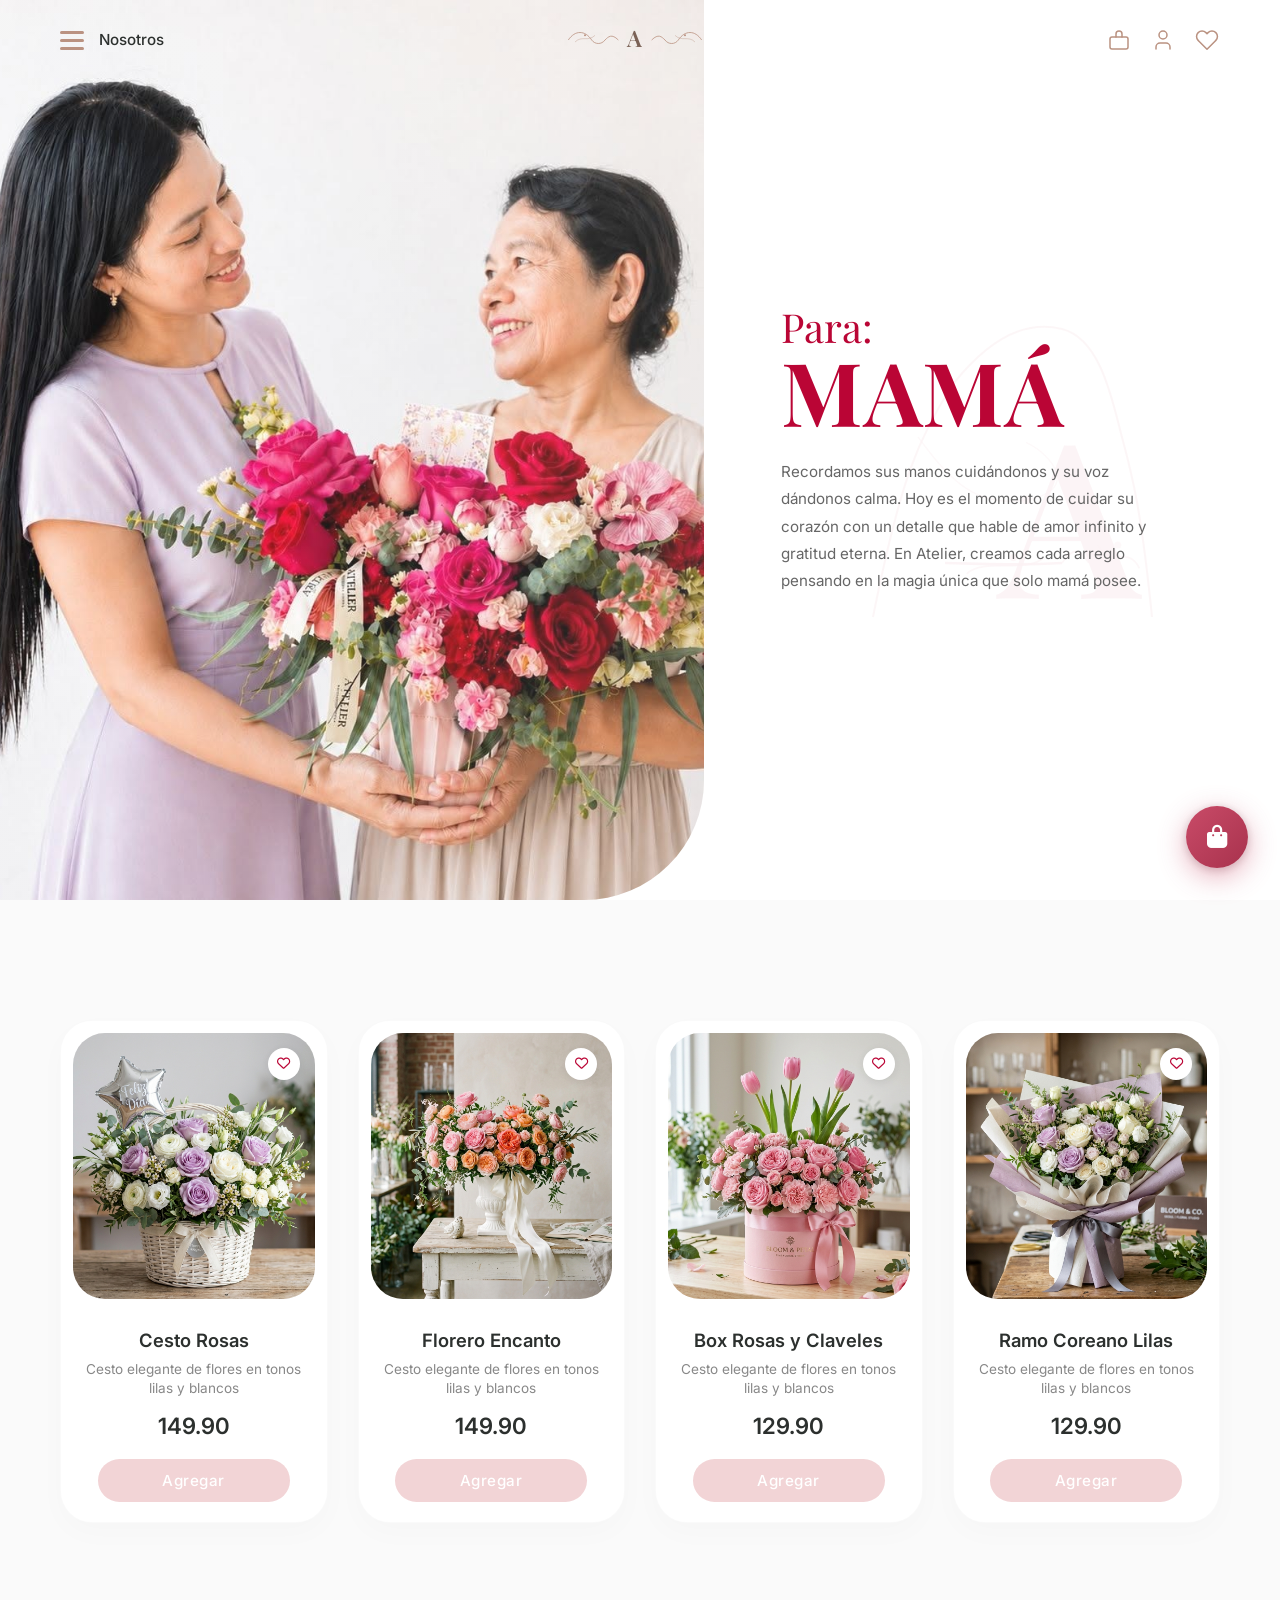
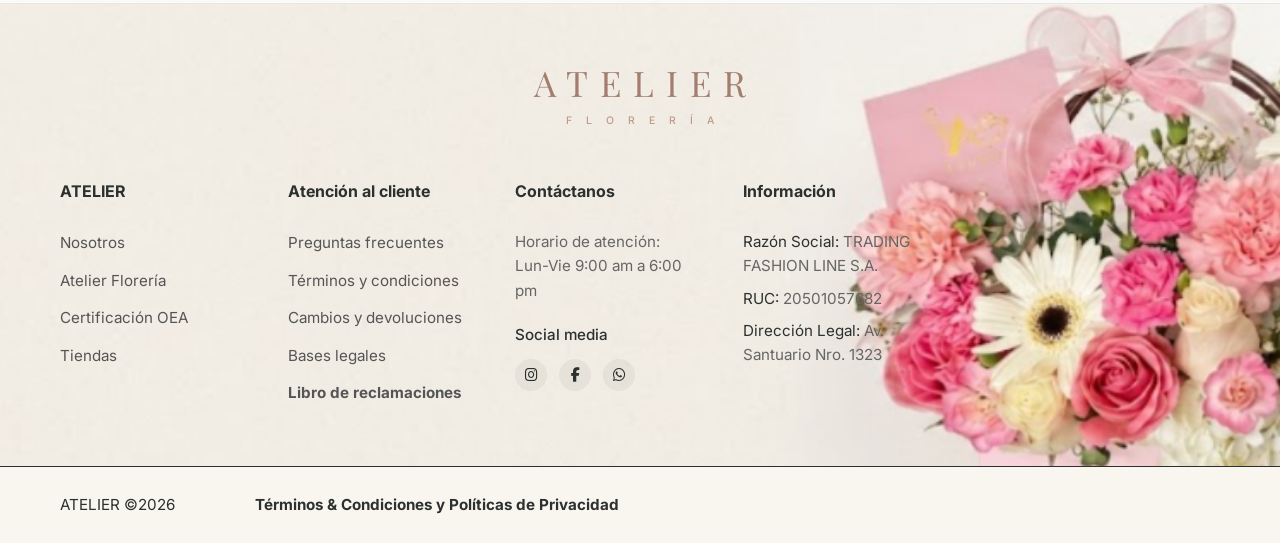
==== commit c54b79a3: "Cambios : Se agrego la parte de forma de pago esta por mejorar" ====
--- a/pages/dia_de_la_madre.html
+++ b/pages/dia_de_la_madre.html
@@ -160,7 +160,7 @@
                 <p>¿Desea Salir de la Sesión?</p>
                 <div class="opc_btn">
                     <button class="opc_ses btn_cerSi">Cancelar</button>
-                    <button class="opc_ses btn_cerNo" onclick="window.location.href='../index.html'">Cerrar
+                    <button class="opc_ses btn_cerNo" onclick="if(typeof window.atelierLogout==='function'){window.atelierLogout(event);}else{localStorage.removeItem('atelier_current_user');localStorage.removeItem('atelier_user_logged');sessionStorage.clear();window.location.href='../index.html';}return false;">Cerrar
                         Sesión</button>
                 </div>
             </div>
--- a/CSS/index.css
+++ b/CSS/index.css
@@ -216,13 +216,13 @@
     height: 24px;
 }
 
-.hamburger.active + .nav-text-link {
+.hamburger.active+.nav-text-link {
     display: none;
 }
 
 .mobile-menu-dropdown {
-    position: absolute;
-    top: var(--nav-height);
+    position: fixed;
+    top: var(--nav-height, 70px);
     left: 20px;
     width: 280px;
     background-color: #F2D4D6;
@@ -593,7 +593,8 @@
 
 .footer-col ul li a:hover {
     color: #A37E6F;
-    padding-left: 0; /* remove slide padding from previous styles */
+    padding-left: 0;
+    /* remove slide padding from previous styles */
 }
 
 .footer-col p {
@@ -674,11 +675,13 @@
         background-size: 200px auto;
         background-position: right bottom;
     }
+
     .footer-grid {
         grid-template-columns: repeat(2, 1fr);
         gap: 30px;
         padding-bottom: 200px;
     }
+
     .footer-bottom-container {
         flex-direction: column;
         align-items: center;
@@ -691,6 +694,7 @@
     .footer {
         background-size: 160px auto;
     }
+
     .footer-grid {
         grid-template-columns: 1fr;
         gap: 35px;
@@ -1006,7 +1010,8 @@
 .nav-right {
     display: flex;
     align-items: center;
-    gap: 20px;
+    gap: 18px;
+    position: relative;
 }
 
 .nav-icon {
@@ -1016,8 +1021,10 @@
     color: #BA9281;
     transition: var(--transition);
     text-decoration: none;
-    width: 24px;
-    height: 24px;
+    width: 26px;
+    height: 26px;
+    position: relative;
+    flex-shrink: 0;
 }
 
 .nav-icon svg {
@@ -1481,7 +1488,7 @@
 
 /* Botón Agregar Cápsula */
 .btn-agregar {
-    background-color: #BACCD6;
+    background-color: #F2D4D6;
     color: var(--white);
     border: none;
     padding: 10px 0;
@@ -1558,20 +1565,25 @@
         grid-template-columns: repeat(2, 1fr);
         gap: 15px;
     }
+
     .product-card {
         border-radius: 20px;
         padding-bottom: 15px;
     }
+
     .product-img-wrapper {
         border-radius: 20px;
         margin: 8px;
     }
+
     .product-info {
         padding: 12px 10px 0 10px;
     }
+
     .product-info h3 {
         font-size: 1rem;
     }
+
     .product-info .desc {
         font-size: 0.75rem;
         margin-bottom: 8px;
@@ -1581,10 +1593,12 @@
         -webkit-box-orient: vertical;
         overflow: hidden;
     }
+
     .product-info .price {
         font-size: 0.95rem;
         margin-bottom: 12px;
     }
+
     .btn-agregar {
         padding: 8px 0;
         font-size: 0.8rem;
@@ -1726,9 +1740,17 @@
 }
 
 @keyframes heartBounce {
-    0% { transform: scale(1); }
-    50% { transform: scale(1.45) rotate(12deg); }
-    100% { transform: scale(1.15); }
+    0% {
+        transform: scale(1);
+    }
+
+    50% {
+        transform: scale(1.45) rotate(12deg);
+    }
+
+    100% {
+        transform: scale(1.15);
+    }
 }
 
 /* Badges en Navbar */
@@ -1744,7 +1766,8 @@
     min-width: 18px;
     height: 18px;
     border-radius: 50%;
-    display: none; /* Se activa a flex con JS cuando es > 0 */
+    display: none;
+    /* Se activa a flex con JS cuando es > 0 */
     align-items: center;
     justify-content: center;
     padding: 0 4px;
@@ -2090,7 +2113,7 @@
         max-width: 92vw;
         border-radius: 24px;
     }
-    
+
     .product-modal-body {
         grid-template-columns: 1fr;
         gap: 24px;
@@ -2105,4 +2128,526 @@
         font-size: 1.5rem;
         margin-bottom: 14px;
     }
+}
+
+/* ============================================================
+   Carrito Flotante — pagina.php
+   ============================================================ */
+.floating-cart {
+    position: fixed;
+    bottom: 32px;
+    right: 32px;
+    width: 62px;
+    height: 62px;
+    background: linear-gradient(135deg, #C94B68 0%, #a8324d 100%);
+    color: #ffffff;
+    border-radius: 50%;
+    display: flex;
+    align-items: center;
+    justify-content: center;
+    font-size: 1.45rem;
+    cursor: pointer;
+    z-index: 3500;
+    box-shadow: 0 8px 28px rgba(201, 75, 104, 0.45), 0 2px 8px rgba(0, 0, 0, 0.18);
+    transition: transform 0.25s cubic-bezier(0.34, 1.56, 0.64, 1), box-shadow 0.25s ease;
+    user-select: none;
+}
+
+.floating-cart:hover {
+    transform: scale(1.12) translateY(-4px);
+    box-shadow: 0 16px 40px rgba(201, 75, 104, 0.55);
+}
+
+.floating-cart:active {
+    transform: scale(0.96);
+}
+
+/* Badge contador */
+.floating-cart-badge {
+    position: absolute;
+    top: -6px;
+    right: -6px;
+    background: #ffffff;
+    color: #C94B68;
+    font-size: 0.75rem;
+    font-weight: 800;
+    min-width: 22px;
+    height: 22px;
+    border-radius: 50px;
+    display: none;
+    align-items: center;
+    justify-content: center;
+    padding: 0 5px;
+    box-shadow: 0 2px 8px rgba(0, 0, 0, 0.18);
+    border: 2px solid #C94B68;
+    line-height: 1;
+}
+
+.floating-cart-badge.visible {
+    display: flex;
+}
+
+/* Animación "pop" al agregar */
+@keyframes cart-pop {
+    0% {
+        transform: scale(1);
+    }
+
+    40% {
+        transform: scale(1.35) rotate(-8deg);
+    }
+
+    70% {
+        transform: scale(0.9) rotate(4deg);
+    }
+
+    100% {
+        transform: scale(1) rotate(0deg);
+    }
+}
+
+.floating-cart.pop {
+    animation: cart-pop 0.45s cubic-bezier(0.34, 1.56, 0.64, 1);
+}
+
+@media (max-width: 480px) {
+    .floating-cart {
+        bottom: 20px;
+        right: 20px;
+        width: 54px;
+        height: 54px;
+        font-size: 1.25rem;
+    }
+}
+
+/* ============================================================
+   14. ATELIER SIDE DRAWER CART (PANEL LATERAL DERECHO WOW)
+   ============================================================ */
+.atelier-cart-backdrop {
+    position: fixed;
+    top: 0;
+    left: 0;
+    width: 100vw;
+    height: 100vh;
+    background: rgba(15, 23, 42, 0.55);
+    backdrop-filter: blur(5px);
+    -webkit-backdrop-filter: blur(5px);
+    z-index: 4999;
+    opacity: 0;
+    visibility: hidden;
+    transition: opacity 0.35s ease, visibility 0.35s ease;
+}
+
+.atelier-cart-backdrop.active {
+    opacity: 1;
+    visibility: visible;
+}
+
+.atelier-side-drawer {
+    position: fixed;
+    top: 0;
+    right: -460px;
+    width: 440px;
+    max-width: 90vw;
+    height: 100vh;
+    background: #FFFFFF;
+    box-shadow: -15px 0 45px rgba(0, 0, 0, 0.18);
+    z-index: 5000;
+    display: flex;
+    flex-direction: column;
+    transition: right 0.4s cubic-bezier(0.16, 1, 0.3, 1);
+    font-family: var(--font-body, 'Inter', sans-serif);
+}
+
+.atelier-side-drawer.open {
+    right: 0;
+}
+
+.atelier-drawer-header {
+    padding: 24px 28px;
+    border-bottom: 1px solid #F1F5F9;
+    display: flex;
+    align-items: center;
+    justify-content: space-between;
+    background: #FBF9F8;
+}
+
+.atelier-drawer-header h3 {
+    font-family: var(--font-heading, 'Playfair Display', serif);
+    font-size: 1.4rem;
+    color: #7A6256;
+    margin: 0;
+    font-weight: 600;
+    display: flex;
+    align-items: center;
+    gap: 10px;
+}
+
+.atelier-drawer-close {
+    background: transparent;
+    border: none;
+    font-size: 1.4rem;
+    color: #64748b;
+    cursor: pointer;
+    width: 38px;
+    height: 38px;
+    border-radius: 50%;
+    display: flex;
+    align-items: center;
+    justify-content: center;
+    transition: all 0.2s ease;
+}
+
+.atelier-drawer-close:hover {
+    background: #F1F5F9;
+    color: #C94B68;
+    transform: rotate(90deg);
+}
+
+.atelier-drawer-body {
+    flex: 1;
+    overflow-y: auto;
+    padding: 24px 28px;
+}
+
+.atelier-drawer-body::-webkit-scrollbar {
+    width: 6px;
+}
+
+.atelier-drawer-body::-webkit-scrollbar-thumb {
+    background: #CBD5E1;
+    border-radius: 10px;
+}
+
+.atelier-drawer-item {
+    display: flex;
+    align-items: center;
+    gap: 16px;
+    padding: 16px 0;
+    border-bottom: 1px dashed #E2E8F0;
+    position: relative;
+}
+
+.atelier-drawer-item:last-child {
+    border-bottom: none;
+}
+
+.atelier-drawer-item-img {
+    width: 75px;
+    height: 75px;
+    border-radius: 10px;
+    object-fit: cover;
+    background: #F8FAFC;
+    box-shadow: 0 2px 8px rgba(0, 0, 0, 0.06);
+    flex-shrink: 0;
+}
+
+.atelier-drawer-item-info {
+    flex: 1;
+}
+
+.atelier-drawer-item-info h4 {
+    margin: 0 0 4px 0;
+    font-size: 1.05rem;
+    color: #1E293B;
+    font-weight: 600;
+}
+
+.atelier-drawer-item-price {
+    font-size: 0.95rem;
+    color: #C94B68;
+    font-weight: 700;
+}
+
+.atelier-drawer-qty-box {
+    display: flex;
+    align-items: center;
+    gap: 8px;
+    margin-top: 8px;
+}
+
+.atelier-drawer-qty-btn {
+    width: 26px;
+    height: 26px;
+    border-radius: 6px;
+    border: 1px solid #CBD5E1;
+    background: #F8FAFC;
+    color: #475569;
+    font-weight: 700;
+    font-size: 0.9rem;
+    cursor: pointer;
+    display: flex;
+    align-items: center;
+    justify-content: center;
+    transition: all 0.2s;
+}
+
+.atelier-drawer-qty-btn:hover {
+    background: #7A6256;
+    color: #FFF;
+    border-color: #7A6256;
+}
+
+.atelier-drawer-item-del {
+    background: transparent;
+    border: none;
+    color: #94A3B8;
+    cursor: pointer;
+    font-size: 1.1rem;
+    padding: 6px;
+    transition: color 0.2s;
+}
+
+.atelier-drawer-item-del:hover {
+    color: #C94B68;
+}
+
+.atelier-drawer-footer {
+    padding: 24px 28px;
+    border-top: 1px solid #F1F5F9;
+    background: #FBF9F8;
+}
+
+.atelier-drawer-total-row {
+    display: flex;
+    justify-content: space-between;
+    align-items: center;
+    margin-bottom: 20px;
+    font-size: 1.25rem;
+    font-weight: 700;
+    color: #334155;
+}
+
+.atelier-drawer-total-amount {
+    color: #C94B68;
+    font-size: 1.45rem;
+}
+
+.atelier-drawer-btn-checkout {
+    background: linear-gradient(135deg, #C94B68 0%, #a8324d 100%);
+    color: #FFFFFF;
+    width: 100%;
+    padding: 16px;
+    border: none;
+    border-radius: 12px;
+    font-size: 1.1rem;
+    font-weight: 600;
+    cursor: pointer;
+    box-shadow: 0 8px 24px rgba(201, 75, 104, 0.35);
+    transition: all 0.3s ease;
+    display: flex;
+    align-items: center;
+    justify-content: center;
+    gap: 10px;
+}
+
+.atelier-drawer-btn-checkout:hover {
+    transform: translateY(-2px);
+    box-shadow: 0 12px 30px rgba(201, 75, 104, 0.45);
+}
+
+.atelier-drawer-btn-continue {
+    background: transparent;
+    color: #64748b;
+    width: 100%;
+    padding: 12px;
+    border: none;
+    font-size: 0.95rem;
+    font-weight: 500;
+    cursor: pointer;
+    margin-top: 8px;
+    transition: color 0.2s;
+}
+
+.atelier-drawer-btn-continue:hover {
+    color: #1E293B;
+}
+
+.atelier-drawer-empty {
+    text-align: center;
+    padding: 60px 20px;
+    color: #94A3B8;
+}
+
+.atelier-drawer-empty i {
+    font-size: 3.5rem;
+    color: #CBD5E1;
+    margin-bottom: 16px;
+}
+
+.atelier-drawer-empty h4 {
+    font-size: 1.25rem;
+    color: #64748b;
+    margin: 0 0 8px 0;
+}
+
+/* ============================================================
+   15. ATELIER SIDE WISHLIST DRAWER (PANEL LATERAL DE FAVORITOS WOW)
+   ============================================================ */
+.btn-fav-to-cart {
+    background: #F8FAFC;
+    border: 1px solid #CBD5E1;
+    color: #475569;
+    font-size: 0.82rem;
+    font-weight: 600;
+    padding: 6px 14px;
+    border-radius: 20px;
+    cursor: pointer;
+    margin-top: 8px;
+    display: inline-flex;
+    align-items: center;
+    gap: 6px;
+    transition: all 0.25s cubic-bezier(0.16, 1, 0.3, 1);
+}
+
+.btn-fav-to-cart:hover {
+    background: linear-gradient(135deg, #C94B68 0%, #a8324d 100%);
+    color: #FFFFFF;
+    border-color: #C94B68;
+    transform: translateY(-2px);
+    box-shadow: 0 4px 12px rgba(201, 75, 104, 0.28);
+}
+
+.atelier-drawer-btn-checkout.btn-add-all-favs {
+    background: linear-gradient(135deg, #1E293B 0%, #334155 100%);
+    box-shadow: 0 8px 24px rgba(30, 41, 59, 0.25);
+}
+
+.atelier-drawer-btn-checkout.btn-add-all-favs:hover {
+    background: linear-gradient(135deg, #0F172A 0%, #1E293B 100%);
+    box-shadow: 0 12px 30px rgba(30, 41, 59, 0.38);
+}
+
+/* ============================================================
+   Estilos para Sesión Activa (Capsula de Usuario en Navbar)
+   ============================================================ */
+.nav-user-logged,
+#user-icon.nav-user-logged,
+.nav-icon.nav-user-logged,
+#user-icon:has(.user-pill) {
+    width: auto !important;
+    height: auto !important;
+    display: inline-flex !important;
+    align-items: center !important;
+    text-decoration: none;
+    position: relative;
+    margin: 0 4px;
+    flex-shrink: 0;
+}
+
+.user-pill {
+    display: inline-flex;
+    align-items: center;
+    gap: 8px;
+    background: linear-gradient(135deg, #FBF9F8 0%, #F1E3DF 100%);
+    border: 1.5px solid #BA9281;
+    padding: 5px 14px;
+    border-radius: 30px;
+    color: #7A6256;
+    font-weight: 600;
+    font-size: 0.86rem;
+    transition: all 0.3s cubic-bezier(0.16, 1, 0.3, 1);
+    box-shadow: 0 4px 12px rgba(186, 146, 129, 0.15);
+    white-space: nowrap;
+    line-height: 1.2;
+}
+
+.user-pill:hover {
+    background: linear-gradient(135deg, #7A6256 0%, #6f7a6b 100%);
+    color: #ffffff;
+    border-color: #7A6256;
+    transform: translateY(-2px);
+    box-shadow: 0 6px 18px rgba(122, 98, 86, 0.3);
+}
+
+.user-pill-svg {
+    width: 18px;
+    height: 18px;
+    stroke: currentColor;
+    stroke-width: 2;
+    fill: none;
+}
+
+.user-pill-name {
+    max-width: 110px;
+    white-space: nowrap;
+    overflow: hidden;
+    text-overflow: ellipsis;
+}
+
+/* ============================================================
+   Cuadro de Confirmación de Cierre de Sesión (.opcion_sesion)
+   ============================================================ */
+.opcion_sesion {
+    display: none;
+    position: fixed;
+    top: 50%;
+    left: 50%;
+    transform: translate(-50%, -50%) scale(0.9);
+    width: 90%;
+    max-width: 420px;
+    background: #ffffff;
+    border-radius: 20px;
+    padding: 32px 28px;
+    box-shadow: 0 25px 60px rgba(0, 0, 0, 0.22);
+    border: 1px solid rgba(186, 146, 129, 0.3);
+    z-index: 5000;
+    flex-direction: column;
+    align-items: center;
+    text-align: center;
+    opacity: 0;
+    transition: all 0.35s cubic-bezier(0.16, 1, 0.3, 1);
+}
+
+.opcion_sesion.active {
+    display: flex;
+    transform: translate(-50%, -50%) scale(1);
+    opacity: 1;
+}
+
+.opcion_sesion p {
+    font-size: 1.15rem;
+    font-weight: 600;
+    color: #2C302E;
+    margin-bottom: 25px;
+    line-height: 1.5;
+}
+
+.opc_btn {
+    display: flex;
+    gap: 15px;
+    width: 100%;
+}
+
+.opc_ses {
+    flex: 1;
+    padding: 12px 18px;
+    border-radius: 30px;
+    font-weight: 600;
+    font-size: 0.95rem;
+    cursor: pointer;
+    border: none;
+    transition: all 0.25s ease;
+}
+
+.btn_cerSi {
+    background-color: #F0ECE9;
+    color: #555555;
+}
+
+.btn_cerSi:hover {
+    background-color: #E2DBD6;
+    color: #2C302E;
+}
+
+.btn_cerNo {
+    background: linear-gradient(135deg, #BA0535 0%, #D34C2A 100%);
+    color: #ffffff;
+    box-shadow: 0 4px 15px rgba(186, 5, 53, 0.25);
+}
+
+.btn_cerNo:hover {
+    background: linear-gradient(135deg, #9C042D 0%, #B83D20 100%);
+    transform: translateY(-2px);
+    box-shadow: 0 6px 20px rgba(186, 5, 53, 0.38);
 }
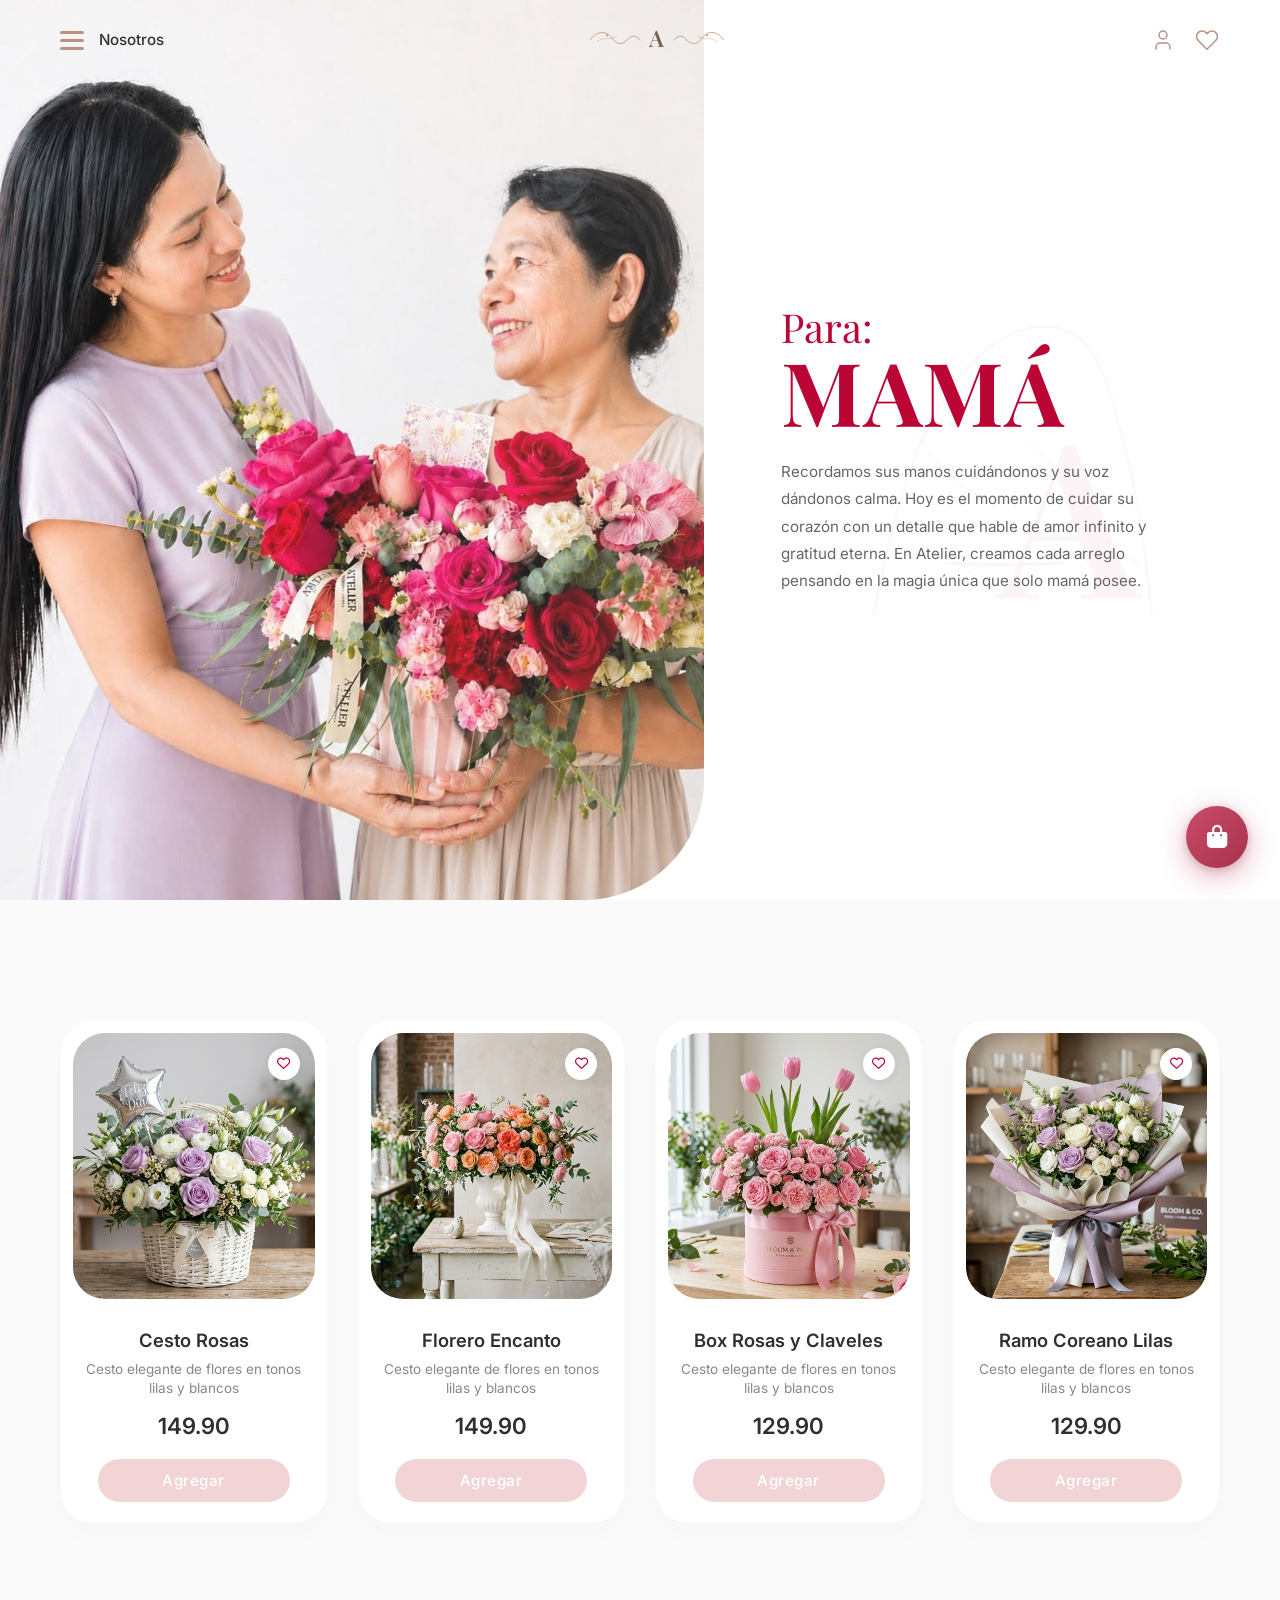
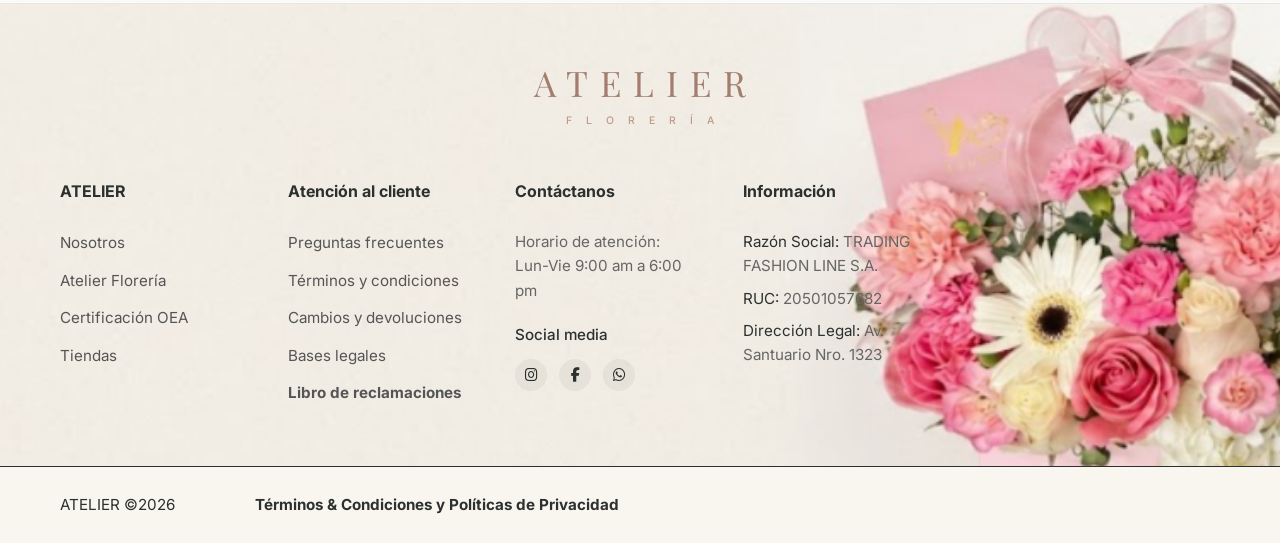
==== commit 2ac1dfe2: "Cambio de display en js" ====
--- a/pages/dia_de_la_madre.html
+++ b/pages/dia_de_la_madre.html
@@ -58,7 +58,7 @@
             </div>
 
             <div class="nav-right">
-                <a href="../index.html#cart" class="nav-icon" id="cart-icon">
+                <a href="../index.html#cart" class="nav-icon" id="cart-icon" style="display:none;">
                     <svg viewBox="0 0 24 24">
                         <path d="M5 9h14a2 2 0 0 1 2 2v8a2 2 0 0 1-2 2H5a2 2 0 0 1-2-2v-8a2 2 0 0 1 2-2z" />
                         <path d="M9 9V6a3 3 0 0 1 6 0v3" />
@@ -375,4 +375,4 @@
 
 </body>
 
-</html>+</html>
--- a/CSS/index.css
+++ b/CSS/index.css
@@ -2041,6 +2041,7 @@
     font-size: 1.05rem;
     font-weight: 700;
     color: #0f172a;
+    appearance: textfield;
     -moz-appearance: textfield;
 }
 
